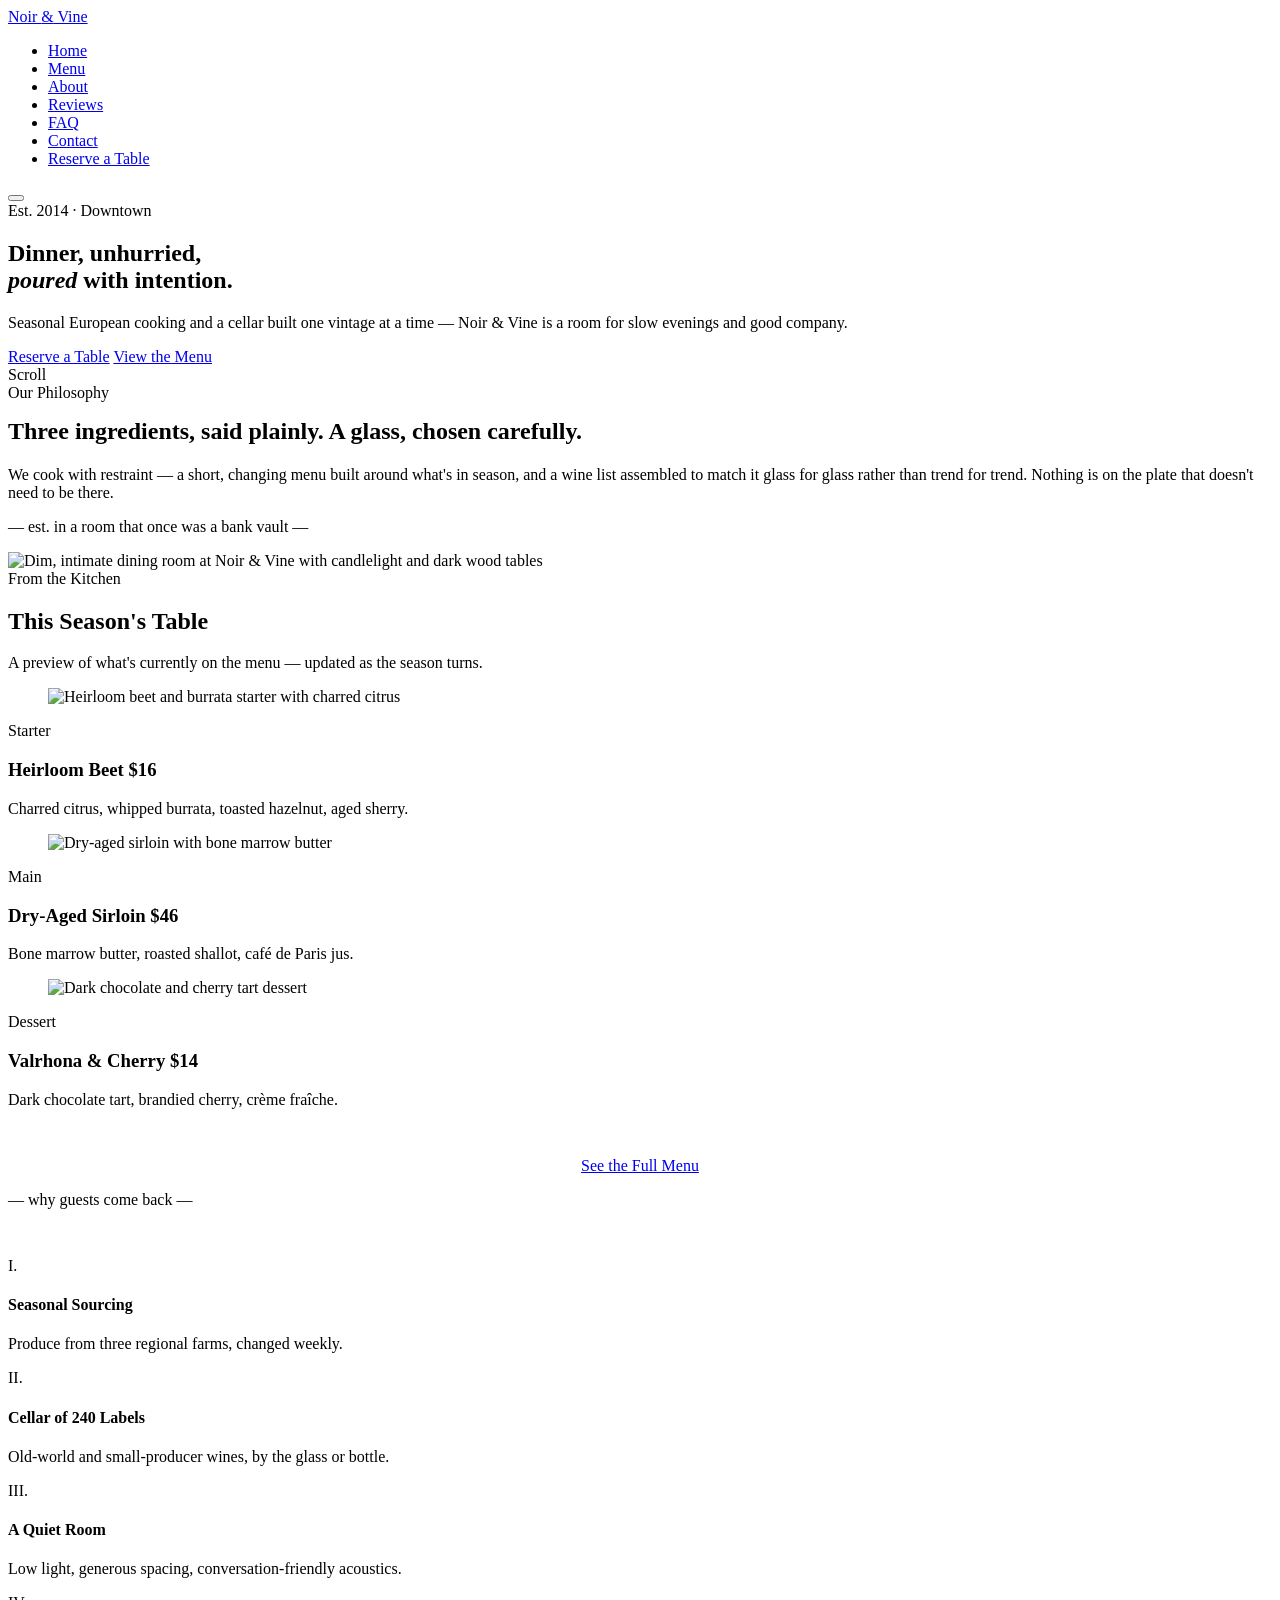
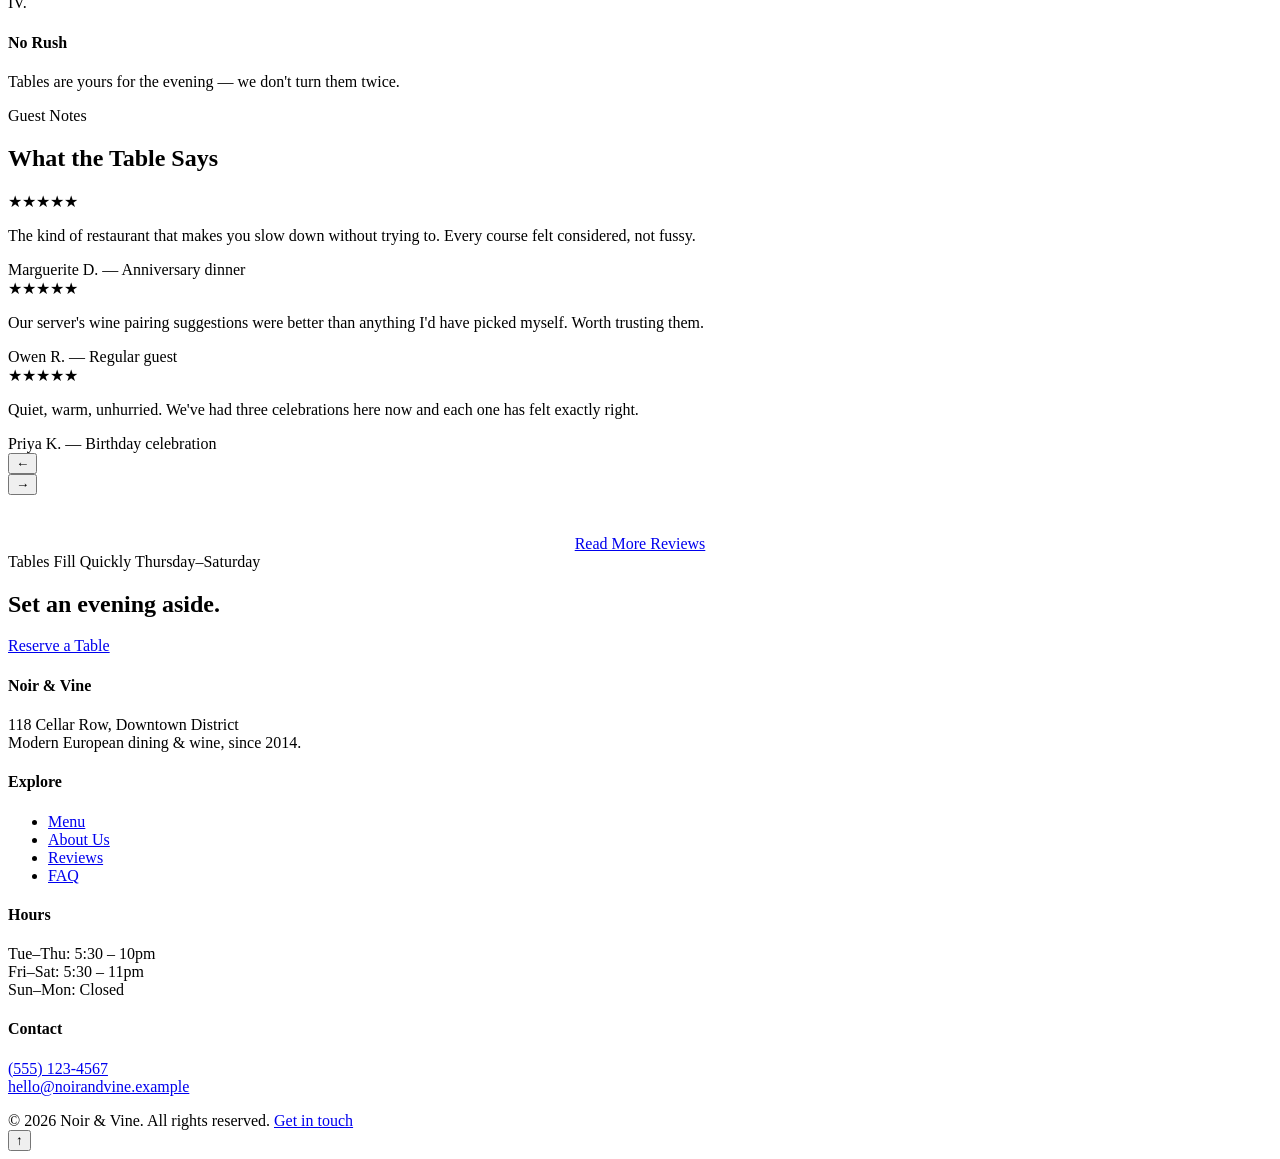
==== index.html @ 70245c9c "Add files via upload" ====
<!DOCTYPE html>
<html lang="en">
<head>
<meta charset="UTF-8">
<meta name="viewport" content="width=device-width, initial-scale=1.0">
<title>Noir & Vine — Modern European Dining & Wine</title>
<meta name="description" content="Noir & Vine is an evening-focused restaurant pairing seasonal European cooking with a considered wine list, in the heart of the city.">
<link rel="preconnect" href="https://fonts.googleapis.com">
<link rel="stylesheet" href="css/styles.css">
</head>
<body>

<header class="site-header">
  <div class="container nav-row">
    <a href="index.html" class="brand">Noir <span class="amp">&</span> Vine</a>
    <nav>
      <ul class="nav-links">
        <li><a href="index.html">Home</a></li>
        <li><a href="menu.html">Menu</a></li>
        <li><a href="about.html">About</a></li>
        <li><a href="reviews.html">Reviews</a></li>
        <li><a href="faq.html">FAQ</a></li>
        <li><a href="contact.html">Contact</a></li>
        <li><a href="contact.html#reserve" class="btn btn-solid">Reserve a Table</a></li>
      </ul>
    </nav>
    <button class="nav-toggle" aria-label="Toggle menu" aria-expanded="false">
      <span></span><span></span><span></span>
    </button>
  </div>
</header>

<!-- ============ HERO ============ -->
<section class="hero">
  <div class="hero-bg" style="background-image:url('https://images.unsplash.com/photo-1414235077428-338989a2e8c0?auto=format&fit=crop&w=1800&q=80');"></div>
  <div class="container hero-content">
    <span class="eyebrow">Est. 2014 · Downtown</span>
    <h1>Dinner, unhurried,<br><em>poured</em> with intention.</h1>
    <p class="lede">Seasonal European cooking and a cellar built one vintage at a time — Noir & Vine is a room for slow evenings and good company.</p>
    <div class="hero-actions">
      <a href="contact.html#reserve" class="btn btn-solid">Reserve a Table</a>
      <a href="menu.html" class="btn btn-ghost-ivory">View the Menu</a>
    </div>
  </div>
  <div class="scroll-cue"><span>Scroll</span><span class="line"></span></div>
</section>

<!-- ============ INTRO ============ -->
<section>
  <div class="container">
    <div class="intro-grid">
      <div class="reveal">
        <span class="eyebrow">Our Philosophy</span>
        <h2 style="margin-top:1rem;">Three ingredients, said plainly. A glass, chosen carefully.</h2>
        <p style="margin-top:1.3rem;">We cook with restraint — a short, changing menu built around what's in season, and a wine list assembled to match it glass for glass rather than trend for trend. Nothing is on the plate that doesn't need to be there.</p>
        <div class="signature-line">
          <div class="stitch"><span class="stitch-mark"></span></div>
          <p class="chapter-label">— est. in a room that once was a bank vault —</p>
        </div>
      </div>
      <img class="reveal" src="https://images.unsplash.com/photo-1552566626-52f8b828add9?auto=format&fit=crop&w=1000&q=80" alt="Dim, intimate dining room at Noir & Vine with candlelight and dark wood tables">
    </div>
  </div>
</section>

<!-- ============ FEATURED DISHES ============ -->
<section class="alt-bg">
  <div class="container">
    <div class="section-head reveal">
      <span class="eyebrow">From the Kitchen</span>
      <h2>This Season's Table</h2>
      <p>A preview of what's currently on the menu — updated as the season turns.</p>
    </div>
    <div class="card-grid">
      <article class="dish-card reveal">
        <figure><img src="https://images.unsplash.com/photo-1467003909585-2f8a72700288?auto=format&fit=crop&w=800&q=80" alt="Heirloom beet and burrata starter with charred citrus"></figure>
        <div class="body">
          <span class="dish-tag">Starter</span>
          <h3>Heirloom Beet <span class="price">$16</span></h3>
          <p>Charred citrus, whipped burrata, toasted hazelnut, aged sherry.</p>
        </div>
      </article>
      <article class="dish-card reveal">
        <figure><img src="https://images.unsplash.com/photo-1546833999-b9f581a1996d?auto=format&fit=crop&w=800&q=80" alt="Dry-aged sirloin with bone marrow butter"></figure>
        <div class="body">
          <span class="dish-tag">Main</span>
          <h3>Dry-Aged Sirloin <span class="price">$46</span></h3>
          <p>Bone marrow butter, roasted shallot, café de Paris jus.</p>
        </div>
      </article>
      <article class="dish-card reveal">
        <figure><img src="https://images.unsplash.com/photo-1551024506-0bccd828d307?auto=format&fit=crop&w=800&q=80" alt="Dark chocolate and cherry tart dessert"></figure>
        <div class="body">
          <span class="dish-tag">Dessert</span>
          <h3>Valrhona & Cherry <span class="price">$14</span></h3>
          <p>Dark chocolate tart, brandied cherry, crème fraîche.</p>
        </div>
      </article>
    </div>
    <div style="text-align:center; margin-top:3rem;">
      <a href="menu.html" class="btn">See the Full Menu</a>
    </div>
  </div>
</section>

<!-- ============ WHY US / VALUES STRIP ============ -->
<section>
  <div class="container">
    <div class="stitch reveal"><span class="stitch-mark"></span></div>
    <p class="chapter-label reveal">— why guests come back —</p>
    <div class="value-row" style="margin-top:3rem;">
      <div class="value-item reveal">
        <span class="num">I.</span>
        <h4>Seasonal Sourcing</h4>
        <p>Produce from three regional farms, changed weekly.</p>
      </div>
      <div class="value-item reveal">
        <span class="num">II.</span>
        <h4>Cellar of 240 Labels</h4>
        <p>Old-world and small-producer wines, by the glass or bottle.</p>
      </div>
      <div class="value-item reveal">
        <span class="num">III.</span>
        <h4>A Quiet Room</h4>
        <p>Low light, generous spacing, conversation-friendly acoustics.</p>
      </div>
      <div class="value-item reveal">
        <span class="num">IV.</span>
        <h4>No Rush</h4>
        <p>Tables are yours for the evening — we don't turn them twice.</p>
      </div>
    </div>
  </div>
</section>

<!-- ============ REVIEW PREVIEW ============ -->
<section class="alt-bg">
  <div class="container">
    <div class="section-head reveal">
      <span class="eyebrow">Guest Notes</span>
      <h2>What the Table Says</h2>
    </div>
    <div class="review-slider reveal">
      <div class="review-slide active">
        <div class="stars">★★★★★</div>
        <p class="review-quote">The kind of restaurant that makes you slow down without trying to. Every course felt considered, not fussy.</p>
        <div class="review-author">Marguerite D. <span>— Anniversary dinner</span></div>
      </div>
      <div class="review-slide">
        <div class="stars">★★★★★</div>
        <p class="review-quote">Our server's wine pairing suggestions were better than anything I'd have picked myself. Worth trusting them.</p>
        <div class="review-author">Owen R. <span>— Regular guest</span></div>
      </div>
      <div class="review-slide">
        <div class="stars">★★★★★</div>
        <p class="review-quote">Quiet, warm, unhurried. We've had three celebrations here now and each one has felt exactly right.</p>
        <div class="review-author">Priya K. <span>— Birthday celebration</span></div>
      </div>
      <div class="slider-controls">
        <button class="slider-arrow prev" aria-label="Previous review">←</button>
        <div class="slider-dots"></div>
        <button class="slider-arrow next" aria-label="Next review">→</button>
      </div>
    </div>
    <div style="text-align:center; margin-top:2.5rem;">
      <a href="reviews.html" class="btn">Read More Reviews</a>
    </div>
  </div>
</section>

<!-- ============ RESERVATION CTA ============ -->
<section class="cta-band">
  <div class="container">
    <span class="eyebrow">Tables Fill Quickly Thursday–Saturday</span>
    <h2>Set an evening aside.</h2>
    <a href="contact.html#reserve" class="btn btn-solid">Reserve a Table</a>
  </div>
</section>

<footer>
  <div class="container">
    <div class="footer-grid">
      <div>
        <h4>Noir & Vine</h4>
        <p>118 Cellar Row, Downtown District<br>Modern European dining & wine, since 2014.</p>
      </div>
      <div>
        <h4>Explore</h4>
        <ul>
          <li><a href="menu.html">Menu</a></li>
          <li><a href="about.html">About Us</a></li>
          <li><a href="reviews.html">Reviews</a></li>
          <li><a href="faq.html">FAQ</a></li>
        </ul>
      </div>
      <div>
        <h4>Hours</h4>
        <p>Tue–Thu: 5:30 – 10pm<br>Fri–Sat: 5:30 – 11pm<br>Sun–Mon: Closed</p>
      </div>
      <div>
        <h4>Contact</h4>
        <p><a href="tel:+15551234567">(555) 123-4567</a><br><a href="mailto:hello@noirandvine.example">hello@noirandvine.example</a></p>
      </div>
    </div>
    <div class="footer-bottom">
      <span>© 2026 Noir & Vine. All rights reserved.</span>
      <span><a href="contact.html">Get in touch</a></span>
    </div>
  </div>
</footer>

<button class="to-top" aria-label="Back to top">↑</button>
<script src="js/script.js"></script>
</body>
</html>
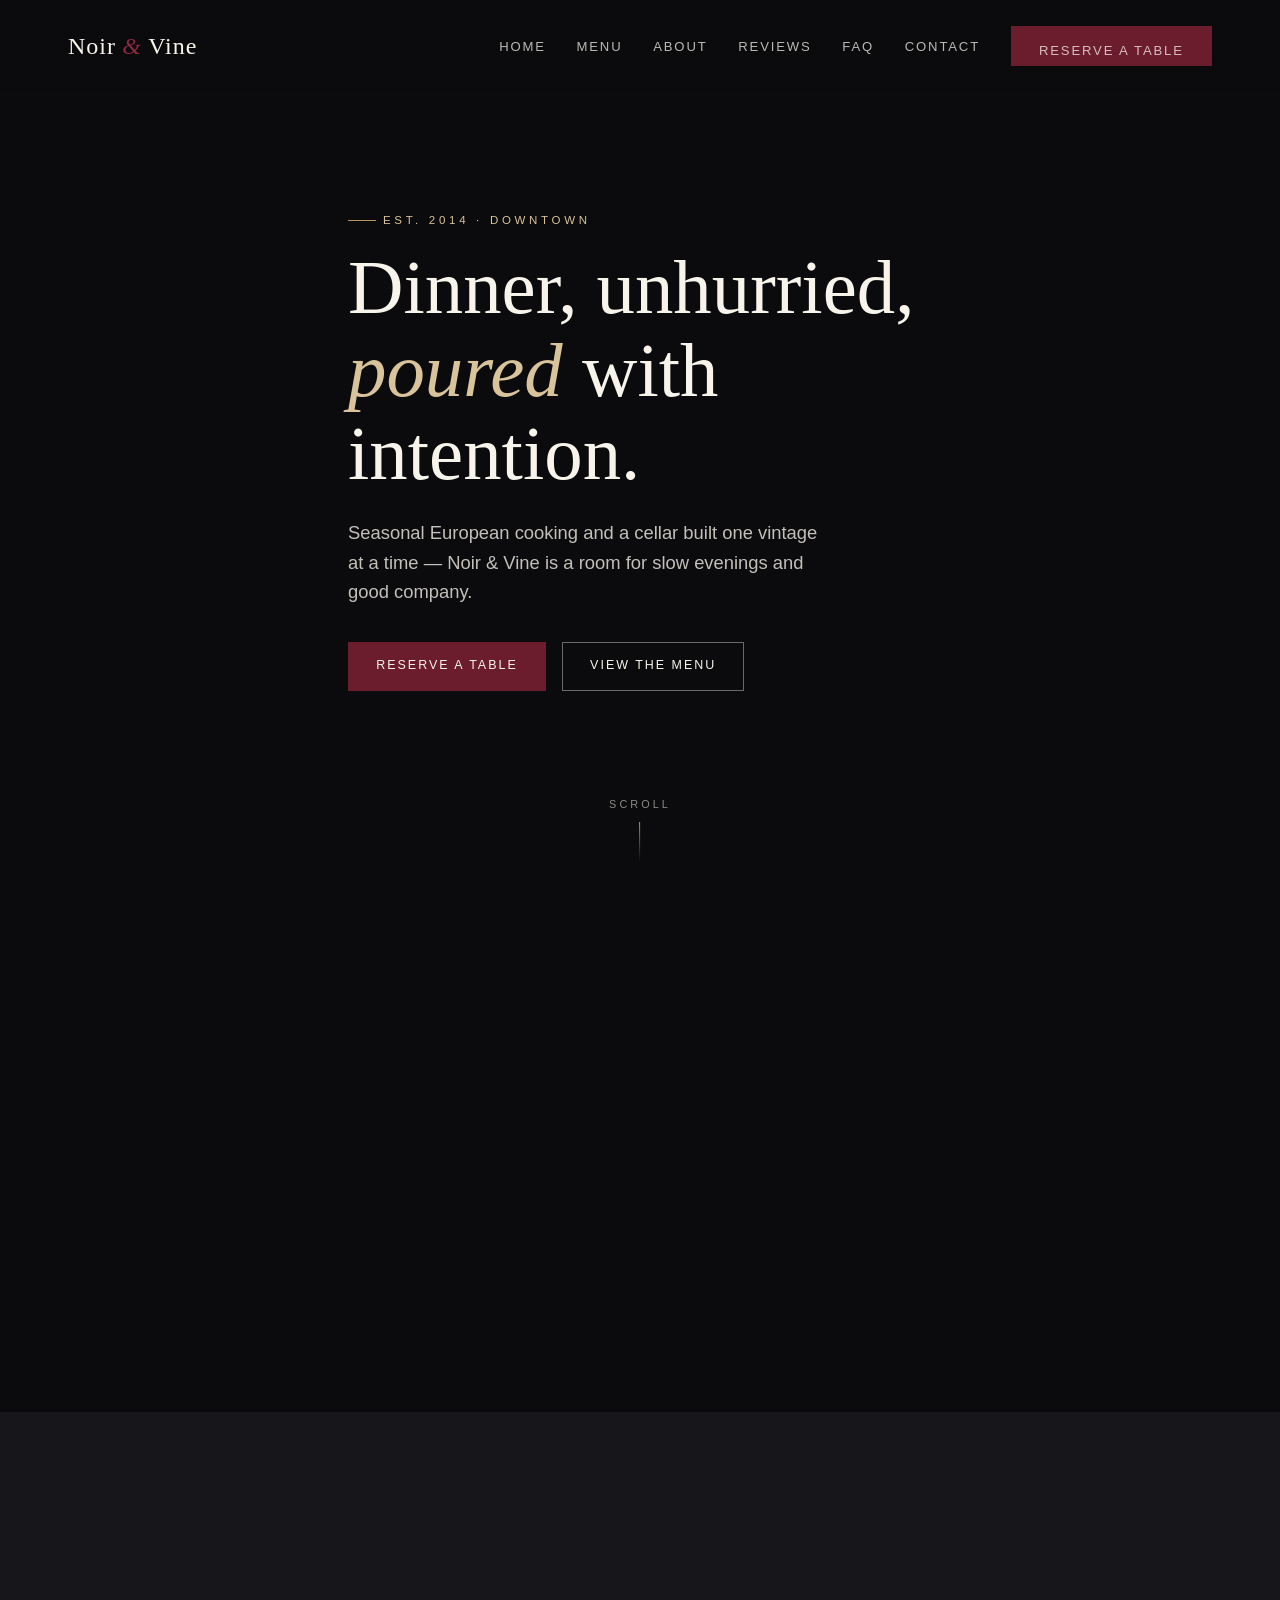
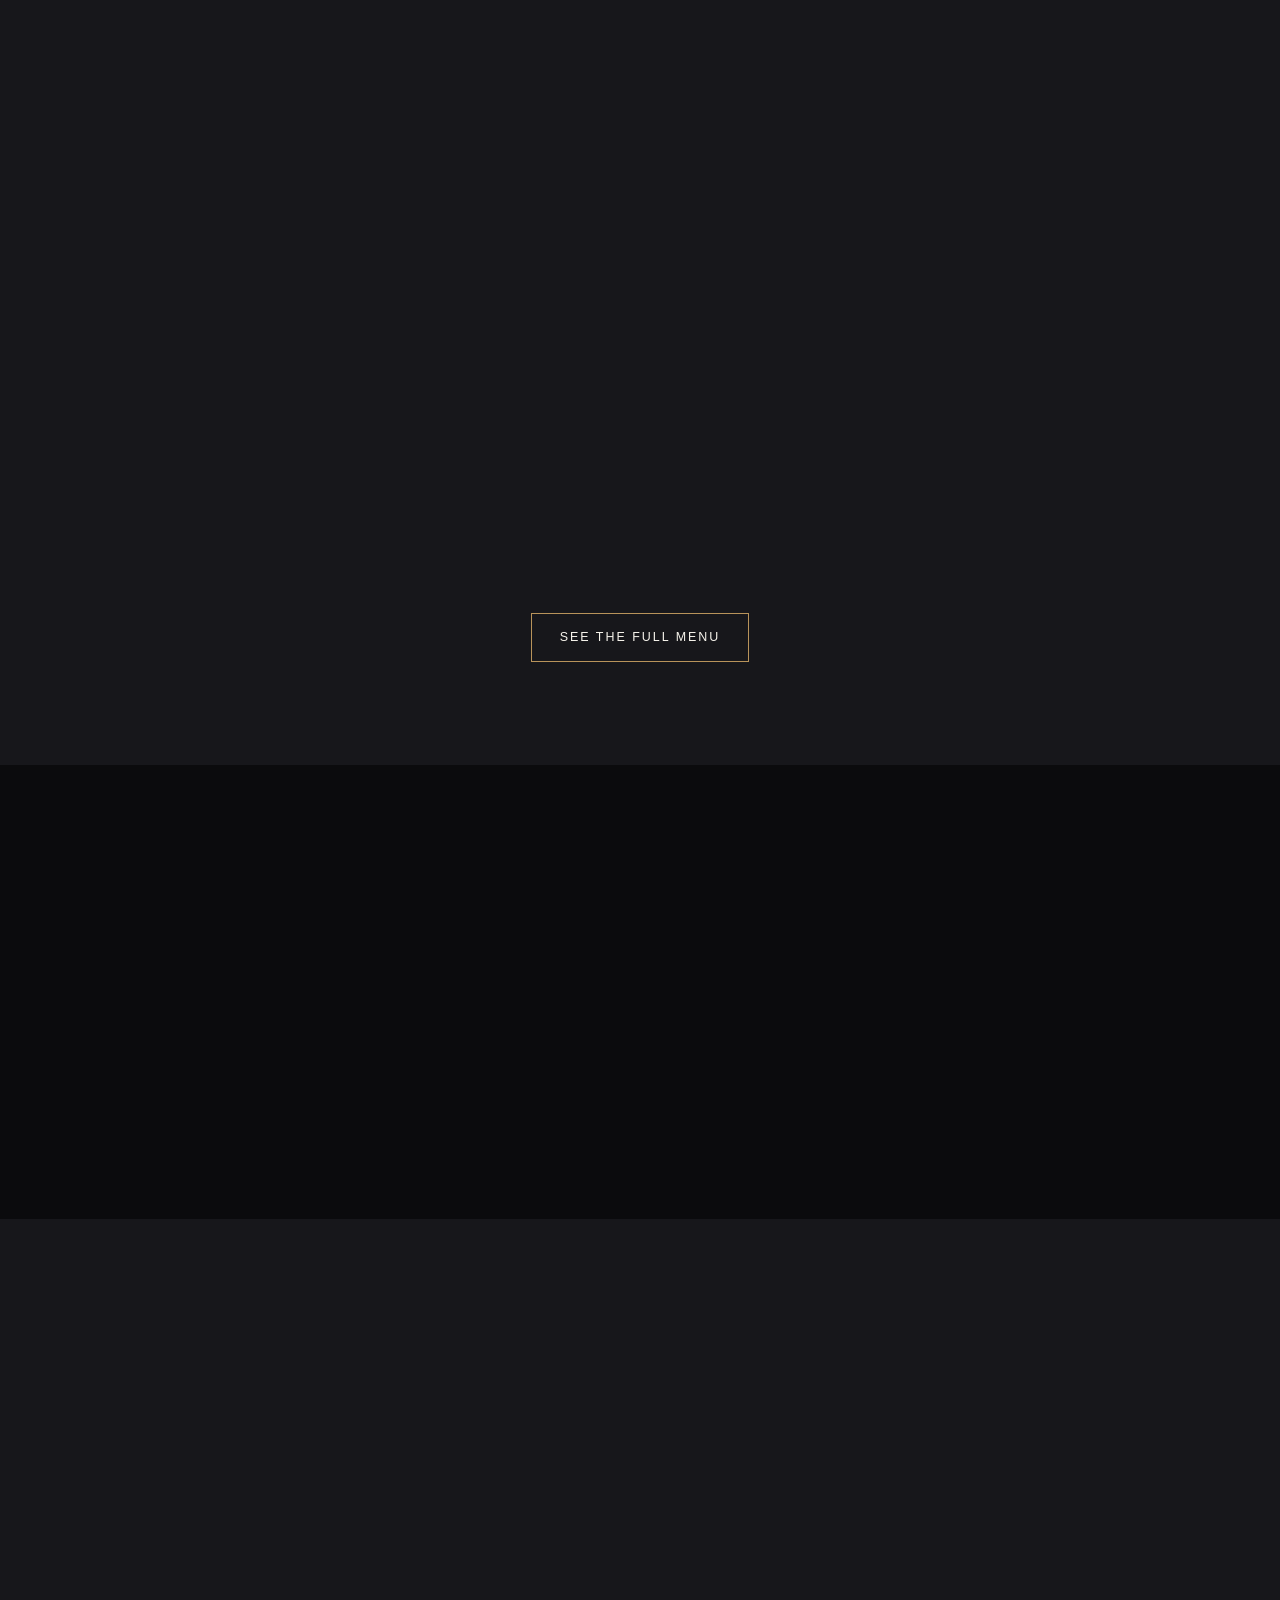
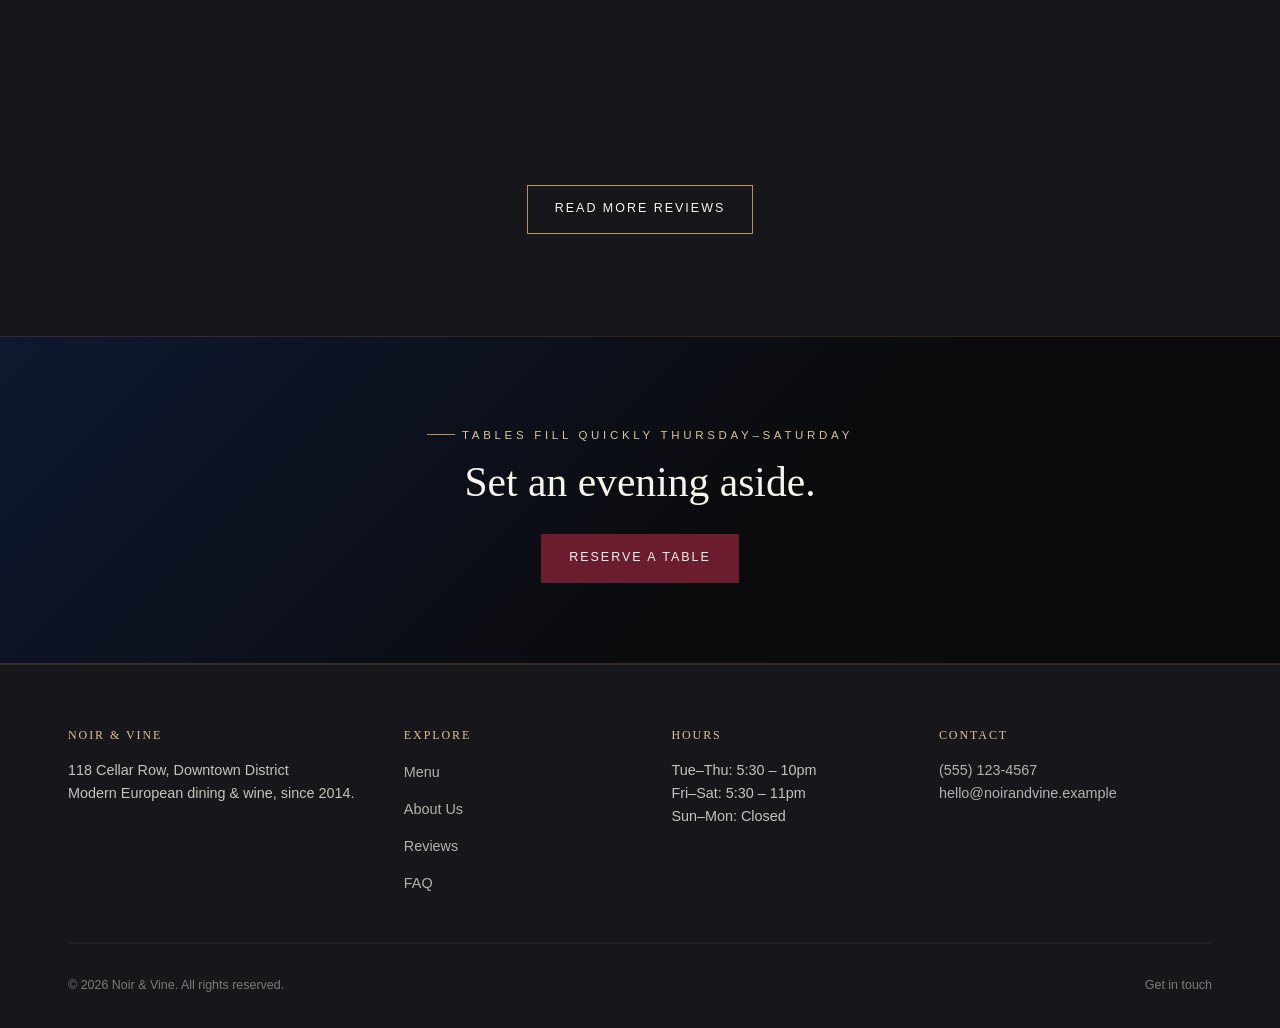
==== commit f139da07: "Update index.html" ====
--- a/index.html
+++ b/index.html
@@ -6,7 +6,7 @@
 <title>Noir & Vine — Modern European Dining & Wine</title>
 <meta name="description" content="Noir & Vine is an evening-focused restaurant pairing seasonal European cooking with a considered wine list, in the heart of the city.">
 <link rel="preconnect" href="https://fonts.googleapis.com">
-<link rel="stylesheet" href="css/styles.css">
+<link rel="stylesheet" href="styles.css">
 </head>
 <body>
 
--- a/styles.css
+++ b/styles.css
@@ -0,0 +1,748 @@
+/* ==========================================================================
+   NOIR & VINE — Design System
+   Palette: ink black, ivory, deep navy, emerald, wine red, muted brass gold
+   Display type: Cormorant Garamond (editorial serif)
+   Body type:    Jost (clean geometric sans)
+   ========================================================================== */
+
+@import url('https://fonts.googleapis.com/css2?family=Cormorant+Garamond:ital,wght@0,300;0,400;0,500;0,600;1,400;1,500&family=Jost:wght@300;400;500;600&display=swap');
+
+:root{
+  --ink:        #0B0B0D;
+  --ink-soft:   #17171B;
+  --ivory:      #F7F4EC;
+  --ivory-dim:  #EAE5D8;
+  --navy:       #17264D;
+  --navy-deep:  #0E1830;
+  --emerald:    #1B4D3E;
+  --emerald-lt: #276B57;
+  --wine:       #6B1D2E;
+  --wine-lt:    #8A2A3F;
+  --gold:       #B8935A;
+  --gold-soft:  #D8C39A;
+
+  --font-display: 'Cormorant Garamond', Georgia, serif;
+  --font-body: 'Jost', 'Helvetica Neue', Arial, sans-serif;
+
+  --container: 1240px;
+  --gap-section: clamp(4rem, 8vw, 8rem);
+  --radius: 2px;
+
+  --ease: cubic-bezier(.16,.84,.44,1);
+}
+
+*, *::before, *::after{ box-sizing: border-box; }
+html{ scroll-behavior: smooth; }
+@media (prefers-reduced-motion: reduce){
+  html{ scroll-behavior: auto; }
+  *, *::before, *::after{ animation-duration: 0.001ms !important; animation-iteration-count: 1 !important; transition-duration: 0.001ms !important; scroll-behavior: auto !important; }
+}
+
+body{
+  margin:0;
+  background: var(--ink);
+  color: var(--ivory);
+  font-family: var(--font-body);
+  font-weight: 300;
+  line-height: 1.6;
+  -webkit-font-smoothing: antialiased;
+  overflow-x: hidden;
+}
+
+img{ max-width:100%; display:block; }
+a{ color: inherit; text-decoration: none; }
+button{ font-family: inherit; cursor: pointer; }
+input, textarea, select{ font-family: inherit; }
+
+:focus-visible{
+  outline: 2px solid var(--gold);
+  outline-offset: 3px;
+}
+
+.container{
+  max-width: var(--container);
+  margin: 0 auto;
+  padding: 0 clamp(1.25rem, 4vw, 3rem);
+}
+
+h1,h2,h3,h4{
+  font-family: var(--font-display);
+  font-weight: 500;
+  line-height: 1.08;
+  margin: 0;
+  color: var(--ivory);
+}
+
+.eyebrow{
+  font-family: var(--font-body);
+  font-size: 0.72rem;
+  letter-spacing: 0.32em;
+  text-transform: uppercase;
+  color: var(--gold-soft);
+  font-weight: 500;
+  display:inline-flex;
+  align-items:center;
+  gap:.6em;
+}
+.eyebrow::before{
+  content:"";
+  width: 28px; height:1px;
+  background: var(--gold);
+  display:inline-block;
+}
+
+p{ color: rgba(247,244,236,0.78); }
+
+.italic{ font-style: italic; }
+
+/* ---------- Signature element: The Stitch Line ----------
+   A dashed gold divider with small diamond "stitches", echoing the
+   embroidered edge of fine table linen. Used consistently as the
+   section-break device across the whole site instead of numbering. */
+.stitch{
+  display:flex;
+  align-items:center;
+  justify-content:center;
+  gap: 14px;
+  margin: 0 auto;
+  width: 100%;
+  max-width: 420px;
+  color: var(--gold);
+}
+.stitch::before, .stitch::after{
+  content:"";
+  flex:1;
+  height:0;
+  border-top: 1px dashed rgba(184,147,90,0.55);
+}
+.stitch-mark{
+  width:7px; height:7px;
+  background: var(--gold);
+  transform: rotate(45deg);
+  flex-shrink:0;
+}
+.chapter-label{
+  font-family: var(--font-display);
+  font-style: italic;
+  font-size: 1.05rem;
+  color: var(--gold-soft);
+  text-align:center;
+  margin: 0.9rem 0 0;
+  letter-spacing: 0.02em;
+}
+
+/* ================= HEADER / NAV ================= */
+.site-header{
+  position: fixed;
+  top:0; left:0; right:0;
+  z-index: 500;
+  padding: 1.6rem 0;
+  transition: padding .4s var(--ease), background .4s var(--ease), box-shadow .4s var(--ease);
+  background: linear-gradient(to bottom, rgba(11,11,13,0.85), transparent);
+}
+.site-header.scrolled{
+  padding: 0.9rem 0;
+  background: rgba(11,11,13,0.92);
+  backdrop-filter: blur(10px);
+  box-shadow: 0 1px 0 rgba(184,147,90,0.18);
+}
+.nav-row{
+  display:flex;
+  align-items:center;
+  justify-content:space-between;
+  gap: 2rem;
+}
+.brand{
+  font-family: var(--font-display);
+  font-size: 1.5rem;
+  letter-spacing: 0.04em;
+  display:flex;
+  align-items:baseline;
+  gap:.4rem;
+}
+.brand .amp{ color: var(--wine-lt); font-style:italic; }
+
+.nav-links{
+  display:flex;
+  align-items:center;
+  gap: clamp(1rem, 2.4vw, 2.4rem);
+  list-style:none;
+  margin:0; padding:0;
+}
+.nav-links a{
+  font-size: 0.82rem;
+  letter-spacing: 0.14em;
+  text-transform: uppercase;
+  color: rgba(247,244,236,0.75);
+  position:relative;
+  padding-bottom: 4px;
+  transition: color .3s;
+}
+.nav-links a::after{
+  content:"";
+  position:absolute; left:0; bottom:0;
+  width:0; height:1px;
+  background: var(--gold);
+  transition: width .35s var(--ease);
+}
+.nav-links a:hover, .nav-links a:focus-visible{ color: var(--ivory); }
+.nav-links a:hover::after, .nav-links a:focus-visible::after{ width:100%; }
+.nav-links a.active{ color: var(--gold-soft); }
+.nav-links a.active::after{ width:100%; }
+
+.btn{
+  display:inline-flex;
+  align-items:center;
+  gap:.5rem;
+  padding: 0.85rem 1.7rem;
+  font-size: 0.78rem;
+  letter-spacing: 0.16em;
+  text-transform: uppercase;
+  border: 1px solid var(--gold);
+  color: var(--ivory);
+  background: transparent;
+  transition: background .35s var(--ease), color .35s var(--ease), border-color .35s var(--ease);
+}
+.btn:hover, .btn:focus-visible{ background: var(--gold); color: var(--ink); }
+.btn-solid{
+  background: var(--wine);
+  border-color: var(--wine);
+}
+.btn-solid:hover{ background: var(--wine-lt); border-color: var(--wine-lt); color: var(--ivory); }
+.btn-ghost-ivory{ border-color: rgba(247,244,236,0.4); }
+
+.nav-toggle{
+  display:none;
+  flex-direction:column;
+  gap:5px;
+  background:none; border:none;
+  padding: 8px;
+}
+.nav-toggle span{
+  width: 24px; height:1px;
+  background: var(--ivory);
+  transition: transform .3s, opacity .3s;
+}
+
+/* ================= HERO ================= */
+.hero{
+  min-height: 100vh;
+  position:relative;
+  display:flex;
+  align-items:center;
+  padding-top: 6rem;
+}
+.hero-bg{
+  position:absolute; inset:0;
+  background-size: cover;
+  background-position: center;
+  z-index:0;
+}
+.hero-bg::after{
+  content:"";
+  position:absolute; inset:0;
+  background:
+    linear-gradient(180deg, rgba(11,11,13,0.55) 0%, rgba(11,11,13,0.72) 55%, var(--ink) 100%),
+    linear-gradient(90deg, rgba(11,11,13,0.9) 0%, rgba(11,11,13,0.35) 55%, rgba(11,11,13,0.75) 100%);
+}
+.hero-content{
+  position:relative; z-index:2;
+  max-width: 680px;
+}
+.hero h1{
+  font-size: clamp(2.8rem, 6vw, 5rem);
+  margin: 1.1rem 0 1.4rem;
+}
+.hero h1 em{
+  font-style: italic;
+  color: var(--gold-soft);
+}
+.hero p.lede{
+  font-size: 1.15rem;
+  max-width: 46ch;
+  margin-bottom: 2.2rem;
+}
+.hero-actions{ display:flex; gap:1rem; flex-wrap:wrap; }
+
+.scroll-cue{
+  position:absolute;
+  bottom: 2.4rem; left: 50%;
+  transform: translateX(-50%);
+  z-index:2;
+  display:flex; flex-direction:column; align-items:center; gap:.5rem;
+  font-size:.68rem; letter-spacing:.28em; text-transform:uppercase;
+  color: rgba(247,244,236,0.55);
+}
+.scroll-cue .line{
+  width:1px; height: 40px;
+  background: linear-gradient(var(--gold), transparent);
+  animation: pulse-line 2.2s ease-in-out infinite;
+}
+@keyframes pulse-line{
+  0%,100%{ transform: scaleY(1); opacity:.6;}
+  50%{ transform: scaleY(1.3); opacity:1;}
+}
+
+/* ================= SECTIONS ================= */
+section{ padding: var(--gap-section) 0; position:relative; }
+.section-head{
+  text-align:center;
+  max-width: 640px;
+  margin: 0 auto clamp(2.5rem, 5vw, 4rem);
+}
+.section-head h2{ font-size: clamp(2rem, 4vw, 3rem); margin-top: .9rem; }
+.section-head p{ margin-top: 1rem; font-size: 1.05rem; }
+
+.alt-bg{ background: var(--ink-soft); }
+
+/* reveal-on-scroll */
+.reveal{
+  opacity: 0;
+  transform: translateY(28px);
+  transition: opacity .8s var(--ease), transform .8s var(--ease);
+}
+.reveal.is-visible{ opacity:1; transform:none; }
+
+/* ================= HOME: intro strip ================= */
+.intro-grid{
+  display:grid;
+  grid-template-columns: 1.1fr 0.9fr;
+  gap: clamp(2rem, 5vw, 5rem);
+  align-items:center;
+}
+.intro-grid img{
+  filter: grayscale(15%) saturate(1.05);
+  border: 1px solid rgba(184,147,90,0.25);
+}
+.intro-grid h2{ font-size: clamp(1.9rem, 3.6vw, 2.7rem); }
+.intro-grid .signature-line{ margin-top: 1.6rem; }
+
+@media (max-width: 860px){
+  .intro-grid{ grid-template-columns: 1fr; }
+}
+
+/* ================= CARDS: dish / value / team ================= */
+.card-grid{
+  display:grid;
+  grid-template-columns: repeat(3, 1fr);
+  gap: 2rem;
+}
+@media (max-width: 900px){ .card-grid{ grid-template-columns: 1fr 1fr; } }
+@media (max-width: 620px){ .card-grid{ grid-template-columns: 1fr; } }
+
+.dish-card{
+  background: var(--ink-soft);
+  border: 1px solid rgba(184,147,90,0.16);
+  overflow:hidden;
+  transition: transform .45s var(--ease), border-color .45s;
+}
+.dish-card:hover{ transform: translateY(-6px); border-color: rgba(184,147,90,0.5); }
+.dish-card figure{ margin:0; aspect-ratio: 4/3; overflow:hidden; }
+.dish-card img{ width:100%; height:100%; object-fit:cover; transition: transform .7s var(--ease); }
+.dish-card:hover img{ transform: scale(1.06); }
+.dish-card .body{ padding: 1.4rem 1.5rem 1.6rem; }
+.dish-card h3{ font-size: 1.35rem; display:flex; justify-content:space-between; gap:1rem; align-items:baseline; }
+.dish-card .price{ font-family: var(--font-body); font-size: .85rem; color: var(--gold-soft); white-space:nowrap; }
+.dish-card p{ font-size: .92rem; margin-top:.5rem; }
+.dish-tag{
+  display:inline-block;
+  font-size: .65rem;
+  letter-spacing:.14em;
+  text-transform:uppercase;
+  color: var(--emerald-lt);
+  border: 1px solid var(--emerald-lt);
+  padding: .2rem .55rem;
+  margin-bottom: .7rem;
+}
+
+/* ================= MENU PAGE ================= */
+.menu-hero{
+  padding: 9rem 0 3rem;
+  text-align:center;
+  background: radial-gradient(ellipse at top, var(--navy-deep) 0%, var(--ink) 65%);
+}
+.filter-bar{
+  display:flex; flex-wrap:wrap;
+  justify-content:center;
+  gap: .7rem;
+  margin: 2.2rem 0 0;
+}
+.filter-btn{
+  background:none;
+  border: 1px solid rgba(247,244,236,0.25);
+  color: rgba(247,244,236,0.75);
+  padding: .6rem 1.3rem;
+  font-size: .74rem;
+  letter-spacing:.14em;
+  text-transform:uppercase;
+  transition: all .3s;
+}
+.filter-btn:hover{ border-color: var(--gold); color: var(--ivory); }
+.filter-btn.active{ background: var(--gold); border-color: var(--gold); color: var(--ink); }
+
+.menu-course{ margin-bottom: 4.5rem; }
+.menu-course-title{
+  text-align:center;
+  margin-bottom: 2.5rem;
+}
+.menu-list{
+  display:grid;
+  grid-template-columns: 1fr 1fr;
+  gap: 2rem 3.5rem;
+  max-width: 980px;
+  margin: 0 auto;
+}
+@media (max-width: 760px){ .menu-list{ grid-template-columns: 1fr; } }
+
+.menu-item{
+  display:none;
+  padding-bottom: 1.1rem;
+  border-bottom: 1px dotted rgba(184,147,90,0.3);
+}
+.menu-item.show{ display:block; animation: fadeIn .5s var(--ease); }
+@keyframes fadeIn{ from{ opacity:0; transform: translateY(6px);} to{opacity:1; transform:none;} }
+.menu-item-row{
+  display:flex;
+  justify-content:space-between;
+  align-items:baseline;
+  gap: 1rem;
+}
+.menu-item-row h4{ font-size: 1.28rem; font-weight:500; }
+.menu-item-row .price{ font-family: var(--font-body); color: var(--gold-soft); font-size: .95rem; white-space:nowrap; }
+.menu-item p{ font-size: .9rem; margin-top: .35rem; margin-bottom:0; }
+.dietary-tags{ display:flex; gap:.4rem; margin-top:.5rem; }
+.dietary-tags span{
+  font-size:.62rem; letter-spacing:.08em; text-transform:uppercase;
+  color: var(--emerald-lt); border:1px solid rgba(39,107,87,.5); padding:.15rem .4rem;
+}
+
+.wine-note{
+  max-width: 720px;
+  margin: 0 auto;
+  text-align:center;
+  padding: 2.2rem 2rem;
+  border: 1px solid rgba(107,29,46,0.5);
+  background: linear-gradient(180deg, rgba(107,29,46,0.12), transparent);
+}
+
+/* ================= ABOUT PAGE ================= */
+.story-grid{
+  display:grid;
+  grid-template-columns: 0.9fr 1.1fr;
+  gap: clamp(2rem, 5vw, 5rem);
+  align-items:center;
+}
+@media (max-width: 860px){ .story-grid{ grid-template-columns: 1fr; } }
+.story-grid img{ border:1px solid rgba(184,147,90,.25); }
+
+.timeline{
+  max-width: 760px;
+  margin: 0 auto;
+}
+.timeline-item{
+  display:grid;
+  grid-template-columns: 100px 1fr;
+  gap: 1.6rem;
+  padding: 1.6rem 0;
+  border-bottom: 1px solid rgba(184,147,90,0.14);
+}
+.timeline-item:last-child{ border-bottom:none; }
+.timeline-year{
+  font-family: var(--font-display);
+  font-style: italic;
+  font-size: 1.3rem;
+  color: var(--gold-soft);
+}
+.timeline-item h4{ font-size: 1.2rem; margin-bottom:.3rem; }
+.timeline-item p{ margin:0; font-size: .92rem; }
+
+.team-grid{
+  display:grid;
+  grid-template-columns: repeat(3, 1fr);
+  gap: 2rem;
+}
+@media (max-width: 860px){ .team-grid{ grid-template-columns: 1fr 1fr; } }
+@media (max-width: 560px){ .team-grid{ grid-template-columns: 1fr; } }
+.team-card figure{ aspect-ratio: 3/4; overflow:hidden; margin-bottom: 1rem; border:1px solid rgba(184,147,90,.2); }
+.team-card img{ width:100%; height:100%; object-fit:cover; filter: grayscale(35%); transition: filter .5s; }
+.team-card:hover img{ filter: grayscale(0%); }
+.team-card h4{ font-size:1.2rem; }
+.team-card .role{ font-size:.75rem; letter-spacing:.14em; text-transform:uppercase; color:var(--gold-soft); margin: .3rem 0 .6rem; }
+.team-card p{ font-size:.88rem; }
+
+.value-row{
+  display:grid;
+  grid-template-columns: repeat(4,1fr);
+  gap: 1.8rem;
+  text-align:center;
+}
+@media (max-width: 860px){ .value-row{ grid-template-columns: 1fr 1fr; } }
+.value-item .num{
+  font-family: var(--font-display);
+  font-style: italic;
+  font-size: 2.2rem;
+  color: var(--wine-lt);
+  display:block;
+  margin-bottom:.5rem;
+}
+.value-item h4{ font-size: 1.05rem; margin-bottom:.5rem; }
+.value-item p{ font-size: .85rem; }
+
+/* ================= REVIEWS ================= */
+.review-slider{
+  max-width: 780px;
+  margin: 0 auto;
+  position:relative;
+  text-align:center;
+  min-height: 260px;
+}
+.review-slide{
+  display:none;
+  animation: fadeIn .6s var(--ease);
+}
+.review-slide.active{ display:block; }
+.stars{ color: var(--gold); letter-spacing:.3em; font-size:1.1rem; margin-bottom:1.2rem; }
+.review-quote{
+  font-family: var(--font-display);
+  font-style: italic;
+  font-size: clamp(1.3rem, 2.6vw, 1.8rem);
+  line-height:1.5;
+  color: var(--ivory);
+  margin-bottom: 1.6rem;
+}
+.review-author{ font-size:.8rem; letter-spacing:.12em; text-transform:uppercase; color: var(--gold-soft); }
+.review-author span{ color: rgba(247,244,236,0.5); text-transform:none; letter-spacing:normal; }
+
+.slider-controls{
+  display:flex; align-items:center; justify-content:center;
+  gap: 1.6rem; margin-top: 2.2rem;
+}
+.slider-arrow{
+  background:none; border:1px solid rgba(184,147,90,.4);
+  color: var(--ivory); width:42px; height:42px;
+  display:flex; align-items:center; justify-content:center;
+  transition: all .3s;
+  font-size: 1.1rem;
+}
+.slider-arrow:hover{ background: var(--gold); color: var(--ink); }
+.slider-dots{ display:flex; gap:.5rem; }
+.slider-dots button{
+  width:7px; height:7px; border-radius:50%;
+  background: rgba(247,244,236,0.25); border:none;
+}
+.slider-dots button.active{ background: var(--gold); }
+
+.review-grid{
+  display:grid;
+  grid-template-columns: repeat(3,1fr);
+  gap: 1.8rem;
+  margin-top: 3.5rem;
+}
+@media (max-width: 900px){ .review-grid{ grid-template-columns: 1fr 1fr; } }
+@media (max-width: 620px){ .review-grid{ grid-template-columns: 1fr; } }
+.review-card{
+  background: var(--ink-soft);
+  border: 1px solid rgba(184,147,90,0.16);
+  padding: 1.8rem;
+}
+.review-card .stars{ font-size: .85rem; margin-bottom: .8rem; }
+.review-card p{ font-size: .92rem; }
+.review-card .review-author{ margin-top: 1rem; }
+
+/* ================= FAQ ================= */
+.faq-list{ max-width: 800px; margin: 0 auto; }
+.faq-item{
+  border-bottom: 1px solid rgba(184,147,90,0.2);
+}
+.faq-q{
+  width:100%;
+  background:none; border:none;
+  display:flex; align-items:center; justify-content:space-between;
+  gap: 1.5rem;
+  padding: 1.5rem 0;
+  text-align:left;
+  color: var(--ivory);
+  font-family: var(--font-display);
+  font-size: 1.25rem;
+}
+.faq-q .icon{
+  flex-shrink:0;
+  width: 22px; height:22px;
+  position:relative;
+}
+.faq-q .icon::before, .faq-q .icon::after{
+  content:"";
+  position:absolute; background: var(--gold);
+  transition: transform .35s var(--ease);
+}
+.faq-q .icon::before{ top:50%; left:0; width:100%; height:1px; transform: translateY(-50%); }
+.faq-q .icon::after{ left:50%; top:0; height:100%; width:1px; transform: translateX(-50%); }
+.faq-item.open .icon::after{ transform: translateX(-50%) scaleY(0); }
+.faq-answer{
+  max-height:0;
+  overflow:hidden;
+  transition: max-height .45s var(--ease);
+}
+.faq-answer p{ padding: 0 0 1.6rem; margin:0; font-size: .95rem; max-width: 68ch; }
+.faq-category-label{ margin: 3rem 0 .5rem; }
+.faq-category-label:first-child{ margin-top:0; }
+
+/* ================= CONTACT ================= */
+.contact-grid{
+  display:grid;
+  grid-template-columns: 1fr 1fr;
+  gap: clamp(2rem, 5vw, 5rem);
+  align-items:start;
+}
+@media (max-width: 900px){ .contact-grid{ grid-template-columns: 1fr; } }
+
+.info-block{ margin-bottom: 2rem; }
+.info-block h4{
+  font-size: .78rem; letter-spacing:.16em; text-transform:uppercase;
+  color: var(--gold-soft); margin-bottom: .7rem;
+}
+.info-block p{ margin:0; font-size: 1rem; }
+.info-block a:hover{ color: var(--gold-soft); }
+
+.map-frame{
+  aspect-ratio: 4/3;
+  border: 1px solid rgba(184,147,90,.25);
+  background: var(--ink-soft);
+  display:flex; align-items:center; justify-content:center;
+  margin-top: 1.5rem;
+  position:relative;
+  overflow:hidden;
+}
+
+.form-group{ margin-bottom: 1.5rem; }
+.form-group label{
+  display:block; font-size:.72rem; letter-spacing:.14em; text-transform:uppercase;
+  color: rgba(247,244,236,.6); margin-bottom:.6rem;
+}
+.form-group input, .form-group textarea, .form-group select{
+  width:100%;
+  background: transparent;
+  border: none;
+  border-bottom: 1px solid rgba(247,244,236,0.3);
+  color: var(--ivory);
+  padding: .7rem 0.2rem;
+  font-size: 1rem;
+  transition: border-color .3s;
+}
+.form-group select option{ background: var(--ink-soft); color: var(--ivory); }
+.form-group input:focus, .form-group textarea:focus, .form-group select:focus{
+  border-color: var(--gold);
+  outline: none;
+}
+.form-group textarea{ resize: vertical; min-height: 110px; }
+.form-row{ display:grid; grid-template-columns:1fr 1fr; gap: 1.5rem; }
+@media (max-width:560px){ .form-row{ grid-template-columns:1fr; } }
+.field-error{
+  font-size:.75rem; color: var(--wine-lt); margin-top:.4rem; min-height: 1em; display:block;
+}
+.form-note{
+  font-size: .8rem; color: rgba(247,244,236,.5); margin-top: 1rem;
+}
+.form-status{
+  padding: 1rem 1.2rem;
+  border: 1px solid var(--emerald-lt);
+  color: var(--emerald-lt);
+  font-size: .9rem;
+  margin-top: 1.5rem;
+  display:none;
+}
+.form-status.visible{ display:block; }
+
+/* ================= RESERVATION CTA BAND ================= */
+.cta-band{
+  padding: 5rem 0;
+  text-align:center;
+  background: linear-gradient(135deg, var(--navy-deep), var(--ink) 60%);
+  border-top: 1px solid rgba(184,147,90,0.2);
+  border-bottom: 1px solid rgba(184,147,90,0.2);
+}
+.cta-band h2{ font-size: clamp(1.8rem, 4vw, 2.6rem); margin: 1rem 0 1.8rem; }
+
+/* ================= FOOTER ================= */
+footer{
+  padding: 4rem 0 2rem;
+  background: var(--ink-soft);
+  border-top: 1px solid rgba(184,147,90,0.15);
+}
+.footer-grid{
+  display:grid;
+  grid-template-columns: 1.3fr 1fr 1fr 1.2fr;
+  gap: 2.5rem;
+  margin-bottom: 3rem;
+}
+@media (max-width: 860px){ .footer-grid{ grid-template-columns: 1fr 1fr; } }
+@media (max-width: 500px){ .footer-grid{ grid-template-columns: 1fr; } }
+.footer-grid h4{
+  font-size:.75rem; letter-spacing:.16em; text-transform:uppercase;
+  color: var(--gold-soft); margin-bottom:1.1rem;
+}
+.footer-grid ul{ list-style:none; margin:0; padding:0; display:flex; flex-direction:column; gap:.7rem; }
+.footer-grid a{ font-size:.9rem; color: rgba(247,244,236,0.7); transition: color .3s; }
+.footer-grid a:hover{ color: var(--gold-soft); }
+.footer-grid p{ font-size: .9rem; }
+.footer-bottom{
+  display:flex; justify-content:space-between; align-items:center; flex-wrap:wrap; gap:1rem;
+  padding-top: 2rem;
+  border-top: 1px solid rgba(184,147,90,0.1);
+  font-size: .78rem;
+  color: rgba(247,244,236,0.45);
+}
+.footer-bottom a{ color: rgba(247,244,236,0.45); }
+.footer-bottom a:hover{ color: var(--gold-soft); }
+
+/* back to top */
+.to-top{
+  position: fixed;
+  bottom: 2rem; right: 2rem;
+  width: 46px; height:46px;
+  background: var(--ink-soft);
+  border: 1px solid var(--gold);
+  color: var(--gold);
+  display:flex; align-items:center; justify-content:center;
+  opacity:0; visibility:hidden;
+  transform: translateY(10px);
+  transition: all .4s var(--ease);
+  z-index: 400;
+}
+.to-top.visible{ opacity:1; visibility:visible; transform:none; }
+.to-top:hover{ background: var(--gold); color: var(--ink); }
+
+/* ================= PAGE HEADER BANNER (interior pages) ================= */
+.page-banner{
+  padding: 9.5rem 0 4rem;
+  text-align:center;
+  position:relative;
+  background: radial-gradient(ellipse at top, var(--emerald) -20%, var(--ink) 60%);
+}
+.page-banner.navy{ background: radial-gradient(ellipse at top, var(--navy) -20%, var(--ink) 60%); }
+.page-banner.wine{ background: radial-gradient(ellipse at top, var(--wine) -30%, var(--ink) 60%); }
+.page-banner h1{ font-size: clamp(2.3rem, 5vw, 3.6rem); margin-top:.8rem; }
+.page-banner p{ max-width: 56ch; margin: 1rem auto 0; }
+
+/* Mobile nav */
+@media (max-width: 900px){
+  .nav-toggle{ display:flex; }
+  .nav-links{
+    position: fixed;
+    inset: 0 0 0 auto;
+    width: min(320px, 82vw);
+    height: 100vh;
+    background: var(--ink-soft);
+    flex-direction: column;
+    align-items: flex-start;
+    justify-content:center;
+    padding: 3rem;
+    gap: 1.8rem;
+    transform: translateX(100%);
+    transition: transform .45s var(--ease);
+    border-left: 1px solid rgba(184,147,90,0.25);
+  }
+  .nav-links.open{ transform: translateX(0); }
+  .nav-links a{ font-size: 1rem; }
+  .nav-links .btn{ margin-top: 1rem; }
+}
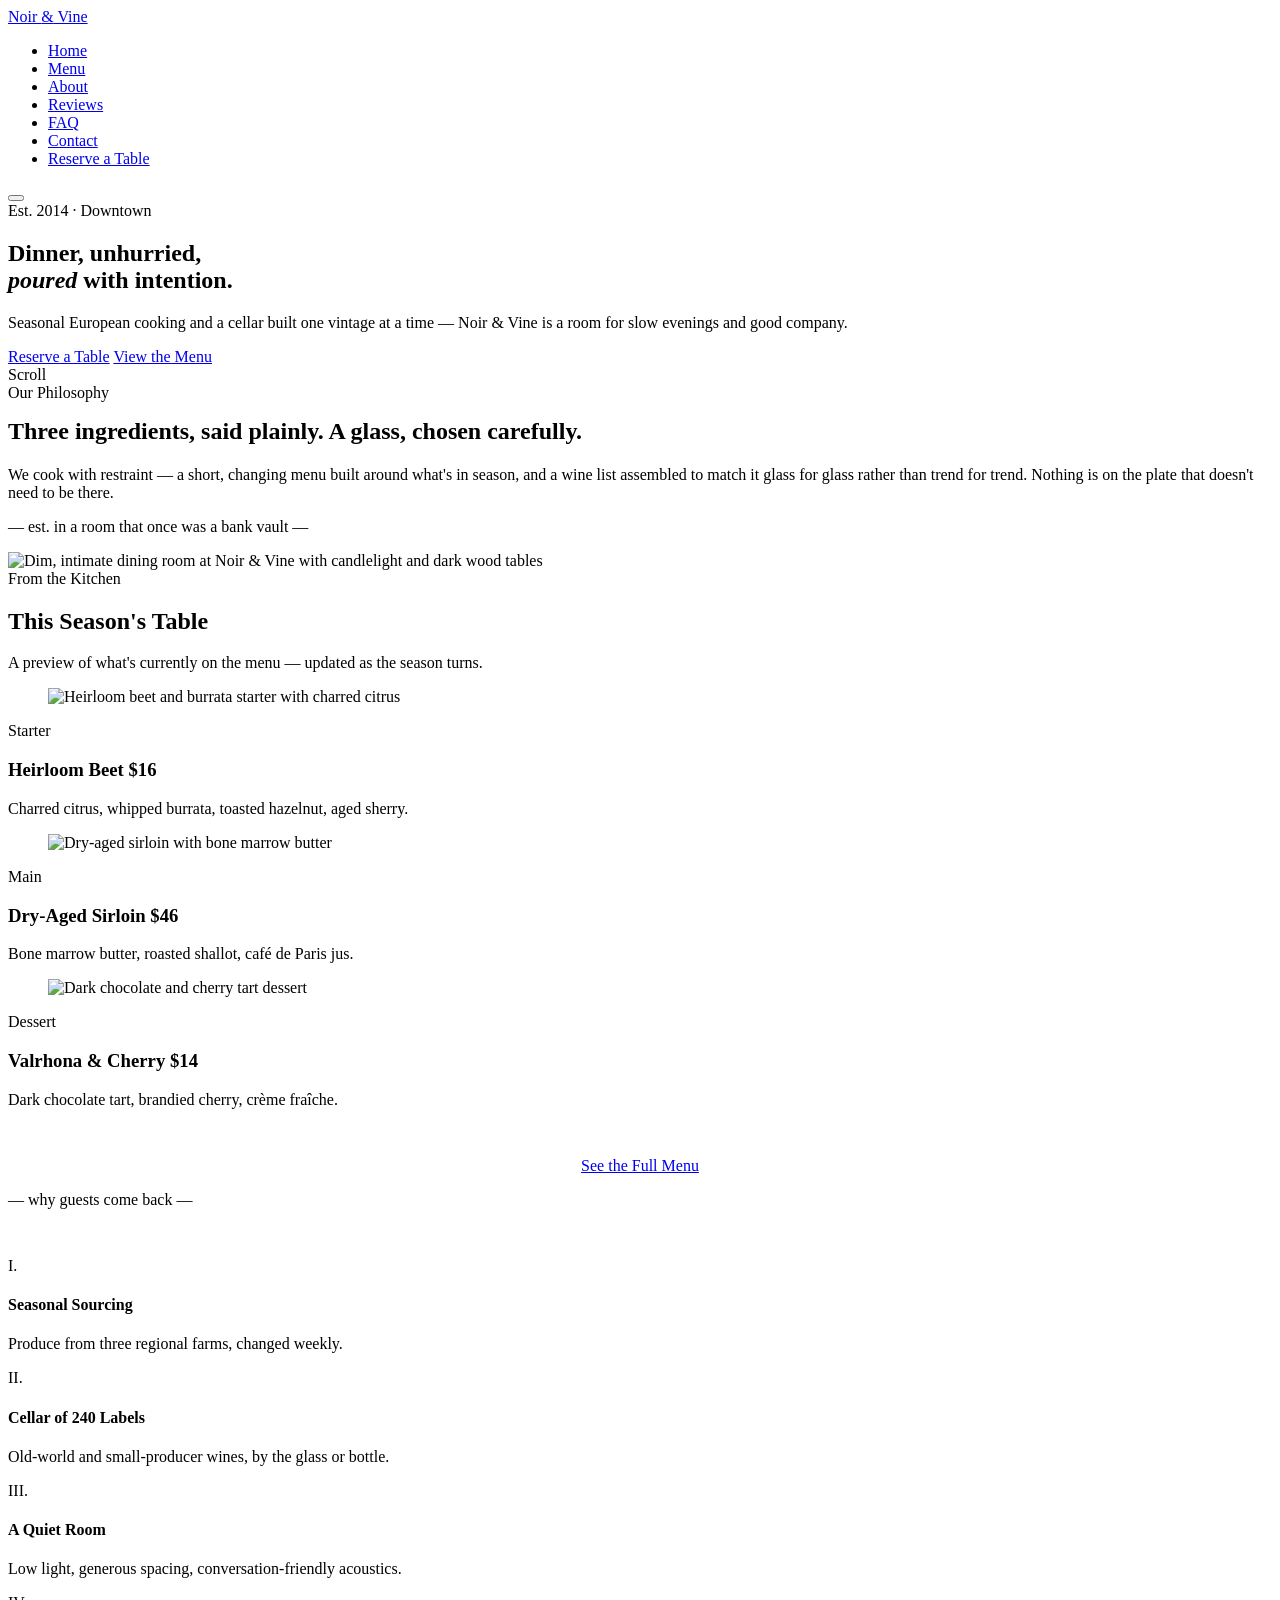
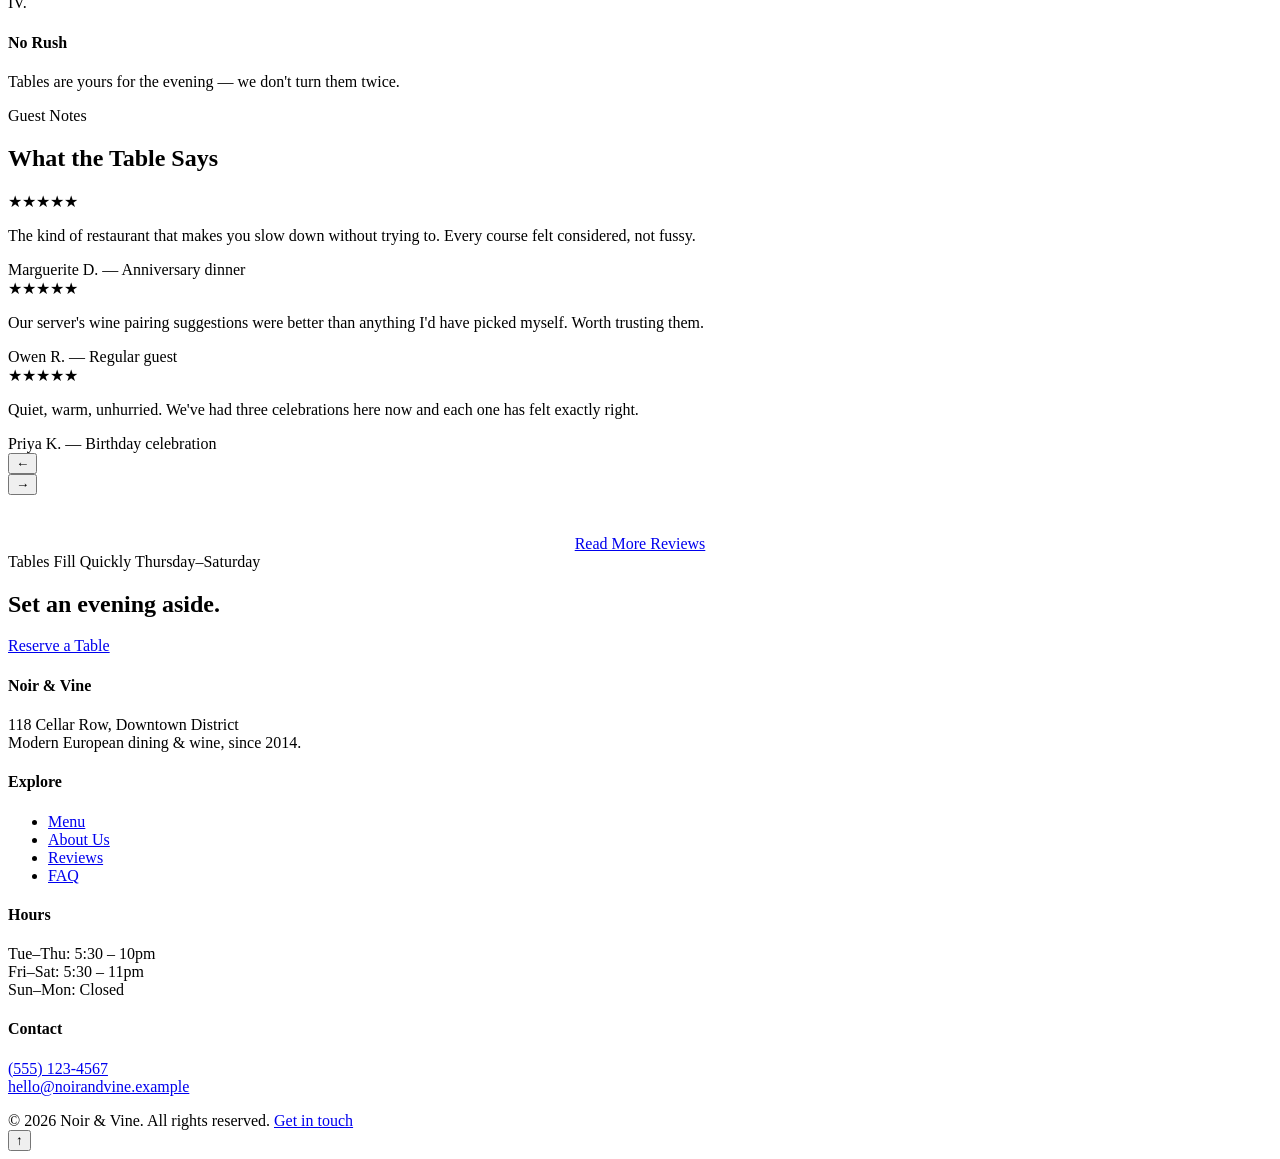
==== commit dbaf8034: "Update index.html" ====
--- a/index.html
+++ b/index.html
@@ -6,7 +6,7 @@
 <title>Noir & Vine — Modern European Dining & Wine</title>
 <meta name="description" content="Noir & Vine is an evening-focused restaurant pairing seasonal European cooking with a considered wine list, in the heart of the city.">
 <link rel="preconnect" href="https://fonts.googleapis.com">
-<link rel="stylesheet" href="styles.css">
+<link rel="stylesheet" href="css/styles.css">
 </head>
 <body>
 
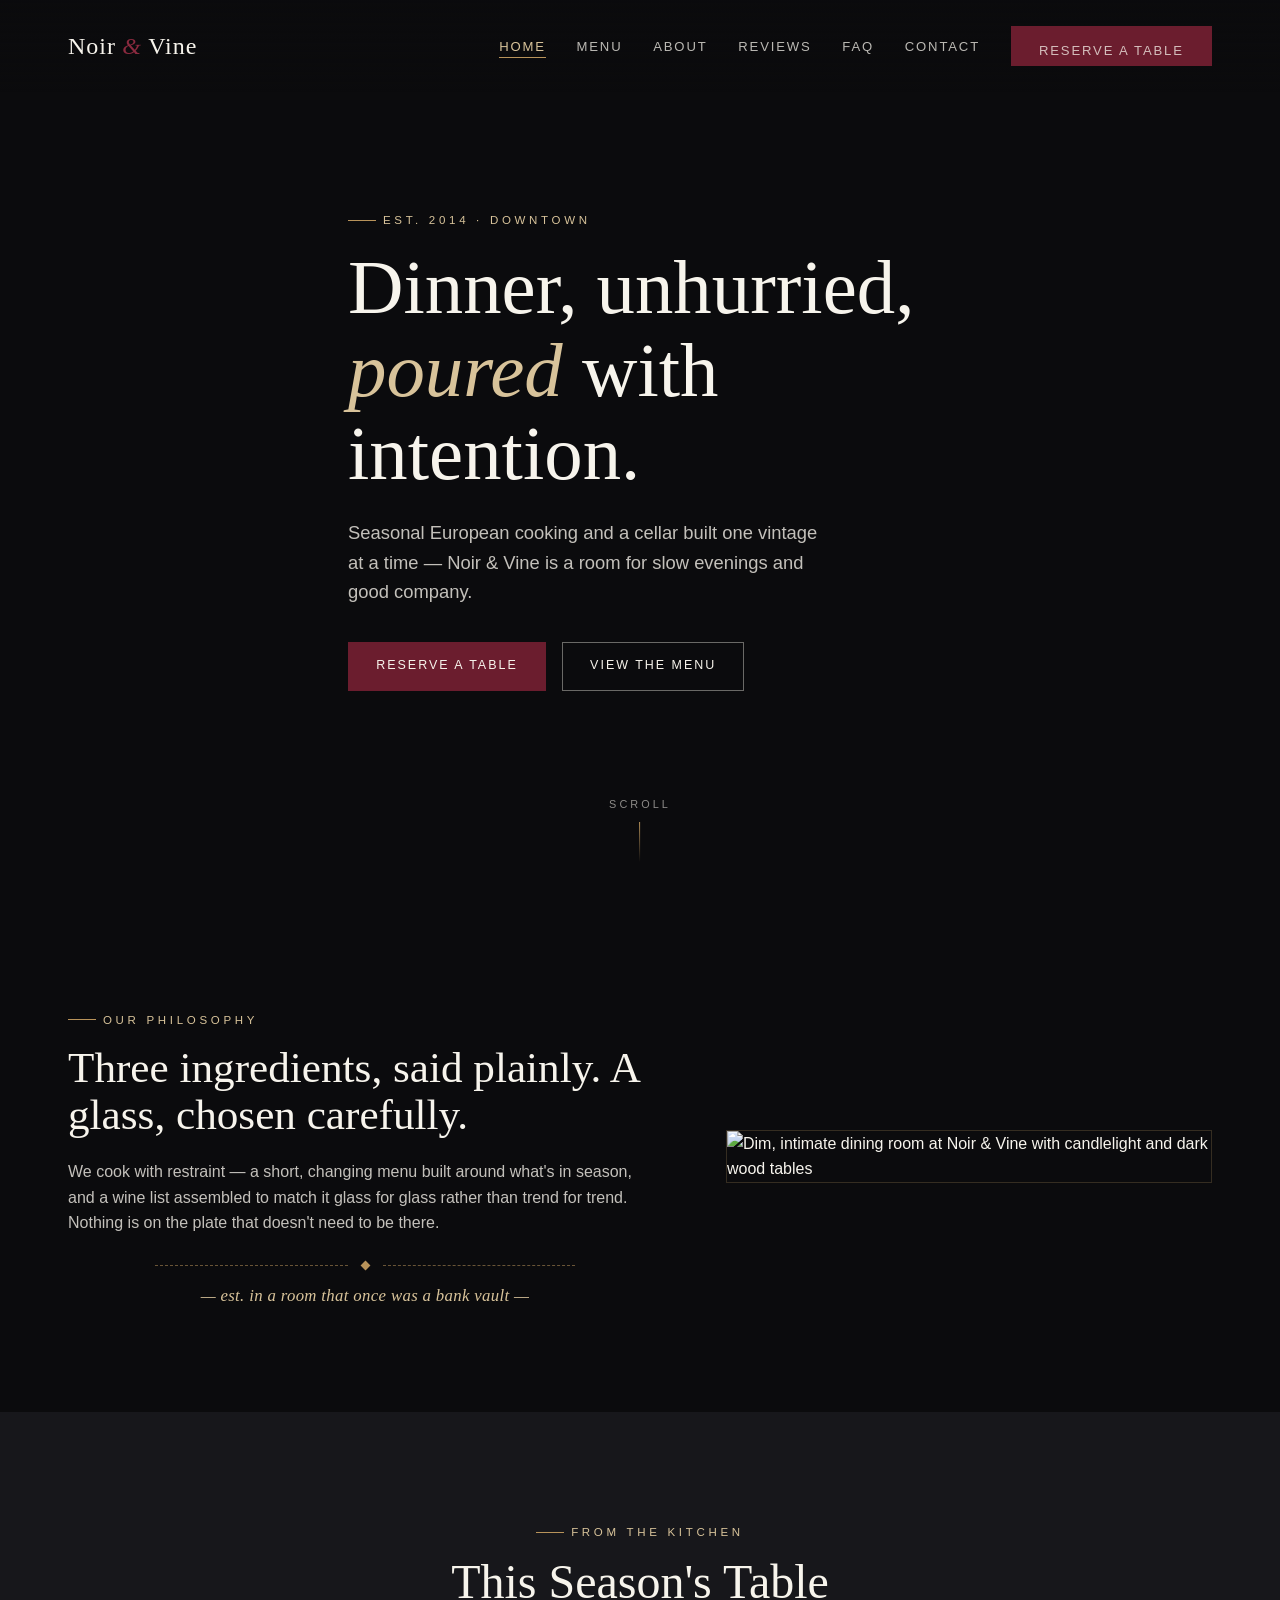
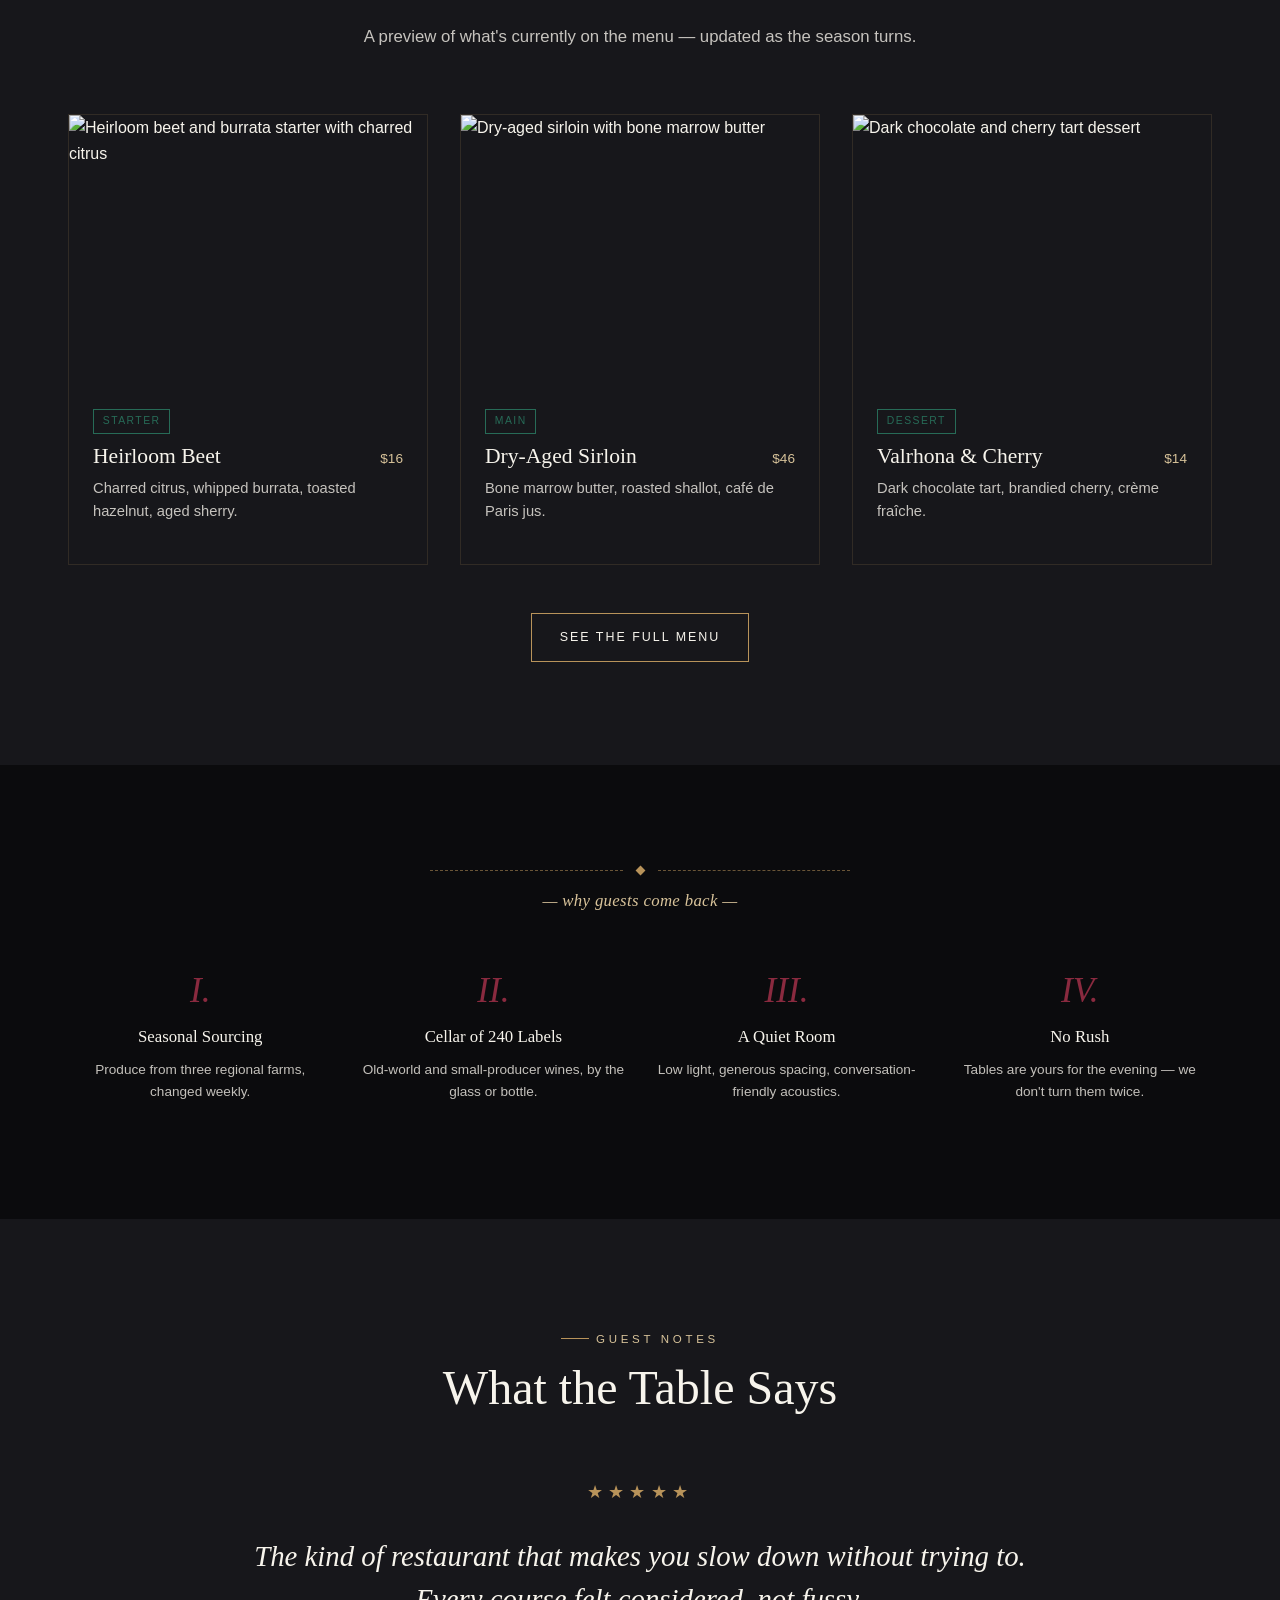
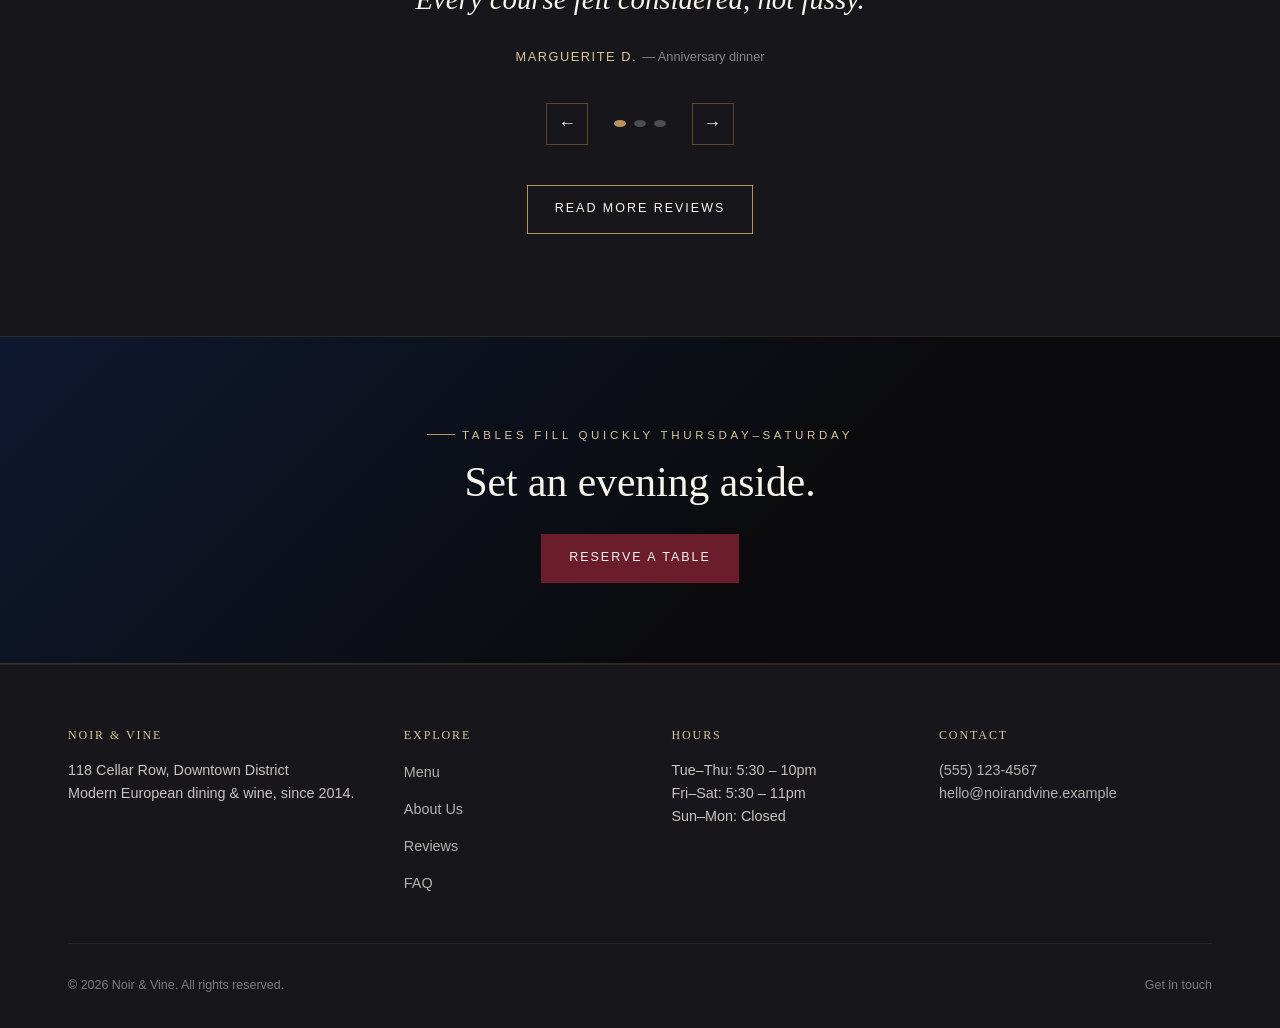
==== commit d01ee898: "Add files via upload" ====
--- a/index.html
+++ b/index.html
@@ -6,7 +6,7 @@
 <title>Noir & Vine — Modern European Dining & Wine</title>
 <meta name="description" content="Noir & Vine is an evening-focused restaurant pairing seasonal European cooking with a considered wine list, in the heart of the city.">
 <link rel="preconnect" href="https://fonts.googleapis.com">
-<link rel="stylesheet" href="css/styles.css">
+<link rel="stylesheet" href="styles.css">
 </head>
 <body>
 
@@ -210,6 +210,6 @@
 </footer>
 
 <button class="to-top" aria-label="Back to top">↑</button>
-<script src="js/script.js"></script>
+<script src="script.js"></script>
 </body>
 </html>
--- a/styles.css
+++ b/styles.css
@@ -0,0 +1,748 @@
+/* ==========================================================================
+   NOIR & VINE — Design System
+   Palette: ink black, ivory, deep navy, emerald, wine red, muted brass gold
+   Display type: Cormorant Garamond (editorial serif)
+   Body type:    Jost (clean geometric sans)
+   ========================================================================== */
+
+@import url('https://fonts.googleapis.com/css2?family=Cormorant+Garamond:ital,wght@0,300;0,400;0,500;0,600;1,400;1,500&family=Jost:wght@300;400;500;600&display=swap');
+
+:root{
+  --ink:        #0B0B0D;
+  --ink-soft:   #17171B;
+  --ivory:      #F7F4EC;
+  --ivory-dim:  #EAE5D8;
+  --navy:       #17264D;
+  --navy-deep:  #0E1830;
+  --emerald:    #1B4D3E;
+  --emerald-lt: #276B57;
+  --wine:       #6B1D2E;
+  --wine-lt:    #8A2A3F;
+  --gold:       #B8935A;
+  --gold-soft:  #D8C39A;
+
+  --font-display: 'Cormorant Garamond', Georgia, serif;
+  --font-body: 'Jost', 'Helvetica Neue', Arial, sans-serif;
+
+  --container: 1240px;
+  --gap-section: clamp(4rem, 8vw, 8rem);
+  --radius: 2px;
+
+  --ease: cubic-bezier(.16,.84,.44,1);
+}
+
+*, *::before, *::after{ box-sizing: border-box; }
+html{ scroll-behavior: smooth; }
+@media (prefers-reduced-motion: reduce){
+  html{ scroll-behavior: auto; }
+  *, *::before, *::after{ animation-duration: 0.001ms !important; animation-iteration-count: 1 !important; transition-duration: 0.001ms !important; scroll-behavior: auto !important; }
+}
+
+body{
+  margin:0;
+  background: var(--ink);
+  color: var(--ivory);
+  font-family: var(--font-body);
+  font-weight: 300;
+  line-height: 1.6;
+  -webkit-font-smoothing: antialiased;
+  overflow-x: hidden;
+}
+
+img{ max-width:100%; display:block; }
+a{ color: inherit; text-decoration: none; }
+button{ font-family: inherit; cursor: pointer; }
+input, textarea, select{ font-family: inherit; }
+
+:focus-visible{
+  outline: 2px solid var(--gold);
+  outline-offset: 3px;
+}
+
+.container{
+  max-width: var(--container);
+  margin: 0 auto;
+  padding: 0 clamp(1.25rem, 4vw, 3rem);
+}
+
+h1,h2,h3,h4{
+  font-family: var(--font-display);
+  font-weight: 500;
+  line-height: 1.08;
+  margin: 0;
+  color: var(--ivory);
+}
+
+.eyebrow{
+  font-family: var(--font-body);
+  font-size: 0.72rem;
+  letter-spacing: 0.32em;
+  text-transform: uppercase;
+  color: var(--gold-soft);
+  font-weight: 500;
+  display:inline-flex;
+  align-items:center;
+  gap:.6em;
+}
+.eyebrow::before{
+  content:"";
+  width: 28px; height:1px;
+  background: var(--gold);
+  display:inline-block;
+}
+
+p{ color: rgba(247,244,236,0.78); }
+
+.italic{ font-style: italic; }
+
+/* ---------- Signature element: The Stitch Line ----------
+   A dashed gold divider with small diamond "stitches", echoing the
+   embroidered edge of fine table linen. Used consistently as the
+   section-break device across the whole site instead of numbering. */
+.stitch{
+  display:flex;
+  align-items:center;
+  justify-content:center;
+  gap: 14px;
+  margin: 0 auto;
+  width: 100%;
+  max-width: 420px;
+  color: var(--gold);
+}
+.stitch::before, .stitch::after{
+  content:"";
+  flex:1;
+  height:0;
+  border-top: 1px dashed rgba(184,147,90,0.55);
+}
+.stitch-mark{
+  width:7px; height:7px;
+  background: var(--gold);
+  transform: rotate(45deg);
+  flex-shrink:0;
+}
+.chapter-label{
+  font-family: var(--font-display);
+  font-style: italic;
+  font-size: 1.05rem;
+  color: var(--gold-soft);
+  text-align:center;
+  margin: 0.9rem 0 0;
+  letter-spacing: 0.02em;
+}
+
+/* ================= HEADER / NAV ================= */
+.site-header{
+  position: fixed;
+  top:0; left:0; right:0;
+  z-index: 500;
+  padding: 1.6rem 0;
+  transition: padding .4s var(--ease), background .4s var(--ease), box-shadow .4s var(--ease);
+  background: linear-gradient(to bottom, rgba(11,11,13,0.85), transparent);
+}
+.site-header.scrolled{
+  padding: 0.9rem 0;
+  background: rgba(11,11,13,0.92);
+  backdrop-filter: blur(10px);
+  box-shadow: 0 1px 0 rgba(184,147,90,0.18);
+}
+.nav-row{
+  display:flex;
+  align-items:center;
+  justify-content:space-between;
+  gap: 2rem;
+}
+.brand{
+  font-family: var(--font-display);
+  font-size: 1.5rem;
+  letter-spacing: 0.04em;
+  display:flex;
+  align-items:baseline;
+  gap:.4rem;
+}
+.brand .amp{ color: var(--wine-lt); font-style:italic; }
+
+.nav-links{
+  display:flex;
+  align-items:center;
+  gap: clamp(1rem, 2.4vw, 2.4rem);
+  list-style:none;
+  margin:0; padding:0;
+}
+.nav-links a{
+  font-size: 0.82rem;
+  letter-spacing: 0.14em;
+  text-transform: uppercase;
+  color: rgba(247,244,236,0.75);
+  position:relative;
+  padding-bottom: 4px;
+  transition: color .3s;
+}
+.nav-links a::after{
+  content:"";
+  position:absolute; left:0; bottom:0;
+  width:0; height:1px;
+  background: var(--gold);
+  transition: width .35s var(--ease);
+}
+.nav-links a:hover, .nav-links a:focus-visible{ color: var(--ivory); }
+.nav-links a:hover::after, .nav-links a:focus-visible::after{ width:100%; }
+.nav-links a.active{ color: var(--gold-soft); }
+.nav-links a.active::after{ width:100%; }
+
+.btn{
+  display:inline-flex;
+  align-items:center;
+  gap:.5rem;
+  padding: 0.85rem 1.7rem;
+  font-size: 0.78rem;
+  letter-spacing: 0.16em;
+  text-transform: uppercase;
+  border: 1px solid var(--gold);
+  color: var(--ivory);
+  background: transparent;
+  transition: background .35s var(--ease), color .35s var(--ease), border-color .35s var(--ease);
+}
+.btn:hover, .btn:focus-visible{ background: var(--gold); color: var(--ink); }
+.btn-solid{
+  background: var(--wine);
+  border-color: var(--wine);
+}
+.btn-solid:hover{ background: var(--wine-lt); border-color: var(--wine-lt); color: var(--ivory); }
+.btn-ghost-ivory{ border-color: rgba(247,244,236,0.4); }
+
+.nav-toggle{
+  display:none;
+  flex-direction:column;
+  gap:5px;
+  background:none; border:none;
+  padding: 8px;
+}
+.nav-toggle span{
+  width: 24px; height:1px;
+  background: var(--ivory);
+  transition: transform .3s, opacity .3s;
+}
+
+/* ================= HERO ================= */
+.hero{
+  min-height: 100vh;
+  position:relative;
+  display:flex;
+  align-items:center;
+  padding-top: 6rem;
+}
+.hero-bg{
+  position:absolute; inset:0;
+  background-size: cover;
+  background-position: center;
+  z-index:0;
+}
+.hero-bg::after{
+  content:"";
+  position:absolute; inset:0;
+  background:
+    linear-gradient(180deg, rgba(11,11,13,0.55) 0%, rgba(11,11,13,0.72) 55%, var(--ink) 100%),
+    linear-gradient(90deg, rgba(11,11,13,0.9) 0%, rgba(11,11,13,0.35) 55%, rgba(11,11,13,0.75) 100%);
+}
+.hero-content{
+  position:relative; z-index:2;
+  max-width: 680px;
+}
+.hero h1{
+  font-size: clamp(2.8rem, 6vw, 5rem);
+  margin: 1.1rem 0 1.4rem;
+}
+.hero h1 em{
+  font-style: italic;
+  color: var(--gold-soft);
+}
+.hero p.lede{
+  font-size: 1.15rem;
+  max-width: 46ch;
+  margin-bottom: 2.2rem;
+}
+.hero-actions{ display:flex; gap:1rem; flex-wrap:wrap; }
+
+.scroll-cue{
+  position:absolute;
+  bottom: 2.4rem; left: 50%;
+  transform: translateX(-50%);
+  z-index:2;
+  display:flex; flex-direction:column; align-items:center; gap:.5rem;
+  font-size:.68rem; letter-spacing:.28em; text-transform:uppercase;
+  color: rgba(247,244,236,0.55);
+}
+.scroll-cue .line{
+  width:1px; height: 40px;
+  background: linear-gradient(var(--gold), transparent);
+  animation: pulse-line 2.2s ease-in-out infinite;
+}
+@keyframes pulse-line{
+  0%,100%{ transform: scaleY(1); opacity:.6;}
+  50%{ transform: scaleY(1.3); opacity:1;}
+}
+
+/* ================= SECTIONS ================= */
+section{ padding: var(--gap-section) 0; position:relative; }
+.section-head{
+  text-align:center;
+  max-width: 640px;
+  margin: 0 auto clamp(2.5rem, 5vw, 4rem);
+}
+.section-head h2{ font-size: clamp(2rem, 4vw, 3rem); margin-top: .9rem; }
+.section-head p{ margin-top: 1rem; font-size: 1.05rem; }
+
+.alt-bg{ background: var(--ink-soft); }
+
+/* reveal-on-scroll */
+.reveal{
+  opacity: 0;
+  transform: translateY(28px);
+  transition: opacity .8s var(--ease), transform .8s var(--ease);
+}
+.reveal.is-visible{ opacity:1; transform:none; }
+
+/* ================= HOME: intro strip ================= */
+.intro-grid{
+  display:grid;
+  grid-template-columns: 1.1fr 0.9fr;
+  gap: clamp(2rem, 5vw, 5rem);
+  align-items:center;
+}
+.intro-grid img{
+  filter: grayscale(15%) saturate(1.05);
+  border: 1px solid rgba(184,147,90,0.25);
+}
+.intro-grid h2{ font-size: clamp(1.9rem, 3.6vw, 2.7rem); }
+.intro-grid .signature-line{ margin-top: 1.6rem; }
+
+@media (max-width: 860px){
+  .intro-grid{ grid-template-columns: 1fr; }
+}
+
+/* ================= CARDS: dish / value / team ================= */
+.card-grid{
+  display:grid;
+  grid-template-columns: repeat(3, 1fr);
+  gap: 2rem;
+}
+@media (max-width: 900px){ .card-grid{ grid-template-columns: 1fr 1fr; } }
+@media (max-width: 620px){ .card-grid{ grid-template-columns: 1fr; } }
+
+.dish-card{
+  background: var(--ink-soft);
+  border: 1px solid rgba(184,147,90,0.16);
+  overflow:hidden;
+  transition: transform .45s var(--ease), border-color .45s;
+}
+.dish-card:hover{ transform: translateY(-6px); border-color: rgba(184,147,90,0.5); }
+.dish-card figure{ margin:0; aspect-ratio: 4/3; overflow:hidden; }
+.dish-card img{ width:100%; height:100%; object-fit:cover; transition: transform .7s var(--ease); }
+.dish-card:hover img{ transform: scale(1.06); }
+.dish-card .body{ padding: 1.4rem 1.5rem 1.6rem; }
+.dish-card h3{ font-size: 1.35rem; display:flex; justify-content:space-between; gap:1rem; align-items:baseline; }
+.dish-card .price{ font-family: var(--font-body); font-size: .85rem; color: var(--gold-soft); white-space:nowrap; }
+.dish-card p{ font-size: .92rem; margin-top:.5rem; }
+.dish-tag{
+  display:inline-block;
+  font-size: .65rem;
+  letter-spacing:.14em;
+  text-transform:uppercase;
+  color: var(--emerald-lt);
+  border: 1px solid var(--emerald-lt);
+  padding: .2rem .55rem;
+  margin-bottom: .7rem;
+}
+
+/* ================= MENU PAGE ================= */
+.menu-hero{
+  padding: 9rem 0 3rem;
+  text-align:center;
+  background: radial-gradient(ellipse at top, var(--navy-deep) 0%, var(--ink) 65%);
+}
+.filter-bar{
+  display:flex; flex-wrap:wrap;
+  justify-content:center;
+  gap: .7rem;
+  margin: 2.2rem 0 0;
+}
+.filter-btn{
+  background:none;
+  border: 1px solid rgba(247,244,236,0.25);
+  color: rgba(247,244,236,0.75);
+  padding: .6rem 1.3rem;
+  font-size: .74rem;
+  letter-spacing:.14em;
+  text-transform:uppercase;
+  transition: all .3s;
+}
+.filter-btn:hover{ border-color: var(--gold); color: var(--ivory); }
+.filter-btn.active{ background: var(--gold); border-color: var(--gold); color: var(--ink); }
+
+.menu-course{ margin-bottom: 4.5rem; }
+.menu-course-title{
+  text-align:center;
+  margin-bottom: 2.5rem;
+}
+.menu-list{
+  display:grid;
+  grid-template-columns: 1fr 1fr;
+  gap: 2rem 3.5rem;
+  max-width: 980px;
+  margin: 0 auto;
+}
+@media (max-width: 760px){ .menu-list{ grid-template-columns: 1fr; } }
+
+.menu-item{
+  display:none;
+  padding-bottom: 1.1rem;
+  border-bottom: 1px dotted rgba(184,147,90,0.3);
+}
+.menu-item.show{ display:block; animation: fadeIn .5s var(--ease); }
+@keyframes fadeIn{ from{ opacity:0; transform: translateY(6px);} to{opacity:1; transform:none;} }
+.menu-item-row{
+  display:flex;
+  justify-content:space-between;
+  align-items:baseline;
+  gap: 1rem;
+}
+.menu-item-row h4{ font-size: 1.28rem; font-weight:500; }
+.menu-item-row .price{ font-family: var(--font-body); color: var(--gold-soft); font-size: .95rem; white-space:nowrap; }
+.menu-item p{ font-size: .9rem; margin-top: .35rem; margin-bottom:0; }
+.dietary-tags{ display:flex; gap:.4rem; margin-top:.5rem; }
+.dietary-tags span{
+  font-size:.62rem; letter-spacing:.08em; text-transform:uppercase;
+  color: var(--emerald-lt); border:1px solid rgba(39,107,87,.5); padding:.15rem .4rem;
+}
+
+.wine-note{
+  max-width: 720px;
+  margin: 0 auto;
+  text-align:center;
+  padding: 2.2rem 2rem;
+  border: 1px solid rgba(107,29,46,0.5);
+  background: linear-gradient(180deg, rgba(107,29,46,0.12), transparent);
+}
+
+/* ================= ABOUT PAGE ================= */
+.story-grid{
+  display:grid;
+  grid-template-columns: 0.9fr 1.1fr;
+  gap: clamp(2rem, 5vw, 5rem);
+  align-items:center;
+}
+@media (max-width: 860px){ .story-grid{ grid-template-columns: 1fr; } }
+.story-grid img{ border:1px solid rgba(184,147,90,.25); }
+
+.timeline{
+  max-width: 760px;
+  margin: 0 auto;
+}
+.timeline-item{
+  display:grid;
+  grid-template-columns: 100px 1fr;
+  gap: 1.6rem;
+  padding: 1.6rem 0;
+  border-bottom: 1px solid rgba(184,147,90,0.14);
+}
+.timeline-item:last-child{ border-bottom:none; }
+.timeline-year{
+  font-family: var(--font-display);
+  font-style: italic;
+  font-size: 1.3rem;
+  color: var(--gold-soft);
+}
+.timeline-item h4{ font-size: 1.2rem; margin-bottom:.3rem; }
+.timeline-item p{ margin:0; font-size: .92rem; }
+
+.team-grid{
+  display:grid;
+  grid-template-columns: repeat(3, 1fr);
+  gap: 2rem;
+}
+@media (max-width: 860px){ .team-grid{ grid-template-columns: 1fr 1fr; } }
+@media (max-width: 560px){ .team-grid{ grid-template-columns: 1fr; } }
+.team-card figure{ aspect-ratio: 3/4; overflow:hidden; margin-bottom: 1rem; border:1px solid rgba(184,147,90,.2); }
+.team-card img{ width:100%; height:100%; object-fit:cover; filter: grayscale(35%); transition: filter .5s; }
+.team-card:hover img{ filter: grayscale(0%); }
+.team-card h4{ font-size:1.2rem; }
+.team-card .role{ font-size:.75rem; letter-spacing:.14em; text-transform:uppercase; color:var(--gold-soft); margin: .3rem 0 .6rem; }
+.team-card p{ font-size:.88rem; }
+
+.value-row{
+  display:grid;
+  grid-template-columns: repeat(4,1fr);
+  gap: 1.8rem;
+  text-align:center;
+}
+@media (max-width: 860px){ .value-row{ grid-template-columns: 1fr 1fr; } }
+.value-item .num{
+  font-family: var(--font-display);
+  font-style: italic;
+  font-size: 2.2rem;
+  color: var(--wine-lt);
+  display:block;
+  margin-bottom:.5rem;
+}
+.value-item h4{ font-size: 1.05rem; margin-bottom:.5rem; }
+.value-item p{ font-size: .85rem; }
+
+/* ================= REVIEWS ================= */
+.review-slider{
+  max-width: 780px;
+  margin: 0 auto;
+  position:relative;
+  text-align:center;
+  min-height: 260px;
+}
+.review-slide{
+  display:none;
+  animation: fadeIn .6s var(--ease);
+}
+.review-slide.active{ display:block; }
+.stars{ color: var(--gold); letter-spacing:.3em; font-size:1.1rem; margin-bottom:1.2rem; }
+.review-quote{
+  font-family: var(--font-display);
+  font-style: italic;
+  font-size: clamp(1.3rem, 2.6vw, 1.8rem);
+  line-height:1.5;
+  color: var(--ivory);
+  margin-bottom: 1.6rem;
+}
+.review-author{ font-size:.8rem; letter-spacing:.12em; text-transform:uppercase; color: var(--gold-soft); }
+.review-author span{ color: rgba(247,244,236,0.5); text-transform:none; letter-spacing:normal; }
+
+.slider-controls{
+  display:flex; align-items:center; justify-content:center;
+  gap: 1.6rem; margin-top: 2.2rem;
+}
+.slider-arrow{
+  background:none; border:1px solid rgba(184,147,90,.4);
+  color: var(--ivory); width:42px; height:42px;
+  display:flex; align-items:center; justify-content:center;
+  transition: all .3s;
+  font-size: 1.1rem;
+}
+.slider-arrow:hover{ background: var(--gold); color: var(--ink); }
+.slider-dots{ display:flex; gap:.5rem; }
+.slider-dots button{
+  width:7px; height:7px; border-radius:50%;
+  background: rgba(247,244,236,0.25); border:none;
+}
+.slider-dots button.active{ background: var(--gold); }
+
+.review-grid{
+  display:grid;
+  grid-template-columns: repeat(3,1fr);
+  gap: 1.8rem;
+  margin-top: 3.5rem;
+}
+@media (max-width: 900px){ .review-grid{ grid-template-columns: 1fr 1fr; } }
+@media (max-width: 620px){ .review-grid{ grid-template-columns: 1fr; } }
+.review-card{
+  background: var(--ink-soft);
+  border: 1px solid rgba(184,147,90,0.16);
+  padding: 1.8rem;
+}
+.review-card .stars{ font-size: .85rem; margin-bottom: .8rem; }
+.review-card p{ font-size: .92rem; }
+.review-card .review-author{ margin-top: 1rem; }
+
+/* ================= FAQ ================= */
+.faq-list{ max-width: 800px; margin: 0 auto; }
+.faq-item{
+  border-bottom: 1px solid rgba(184,147,90,0.2);
+}
+.faq-q{
+  width:100%;
+  background:none; border:none;
+  display:flex; align-items:center; justify-content:space-between;
+  gap: 1.5rem;
+  padding: 1.5rem 0;
+  text-align:left;
+  color: var(--ivory);
+  font-family: var(--font-display);
+  font-size: 1.25rem;
+}
+.faq-q .icon{
+  flex-shrink:0;
+  width: 22px; height:22px;
+  position:relative;
+}
+.faq-q .icon::before, .faq-q .icon::after{
+  content:"";
+  position:absolute; background: var(--gold);
+  transition: transform .35s var(--ease);
+}
+.faq-q .icon::before{ top:50%; left:0; width:100%; height:1px; transform: translateY(-50%); }
+.faq-q .icon::after{ left:50%; top:0; height:100%; width:1px; transform: translateX(-50%); }
+.faq-item.open .icon::after{ transform: translateX(-50%) scaleY(0); }
+.faq-answer{
+  max-height:0;
+  overflow:hidden;
+  transition: max-height .45s var(--ease);
+}
+.faq-answer p{ padding: 0 0 1.6rem; margin:0; font-size: .95rem; max-width: 68ch; }
+.faq-category-label{ margin: 3rem 0 .5rem; }
+.faq-category-label:first-child{ margin-top:0; }
+
+/* ================= CONTACT ================= */
+.contact-grid{
+  display:grid;
+  grid-template-columns: 1fr 1fr;
+  gap: clamp(2rem, 5vw, 5rem);
+  align-items:start;
+}
+@media (max-width: 900px){ .contact-grid{ grid-template-columns: 1fr; } }
+
+.info-block{ margin-bottom: 2rem; }
+.info-block h4{
+  font-size: .78rem; letter-spacing:.16em; text-transform:uppercase;
+  color: var(--gold-soft); margin-bottom: .7rem;
+}
+.info-block p{ margin:0; font-size: 1rem; }
+.info-block a:hover{ color: var(--gold-soft); }
+
+.map-frame{
+  aspect-ratio: 4/3;
+  border: 1px solid rgba(184,147,90,.25);
+  background: var(--ink-soft);
+  display:flex; align-items:center; justify-content:center;
+  margin-top: 1.5rem;
+  position:relative;
+  overflow:hidden;
+}
+
+.form-group{ margin-bottom: 1.5rem; }
+.form-group label{
+  display:block; font-size:.72rem; letter-spacing:.14em; text-transform:uppercase;
+  color: rgba(247,244,236,.6); margin-bottom:.6rem;
+}
+.form-group input, .form-group textarea, .form-group select{
+  width:100%;
+  background: transparent;
+  border: none;
+  border-bottom: 1px solid rgba(247,244,236,0.3);
+  color: var(--ivory);
+  padding: .7rem 0.2rem;
+  font-size: 1rem;
+  transition: border-color .3s;
+}
+.form-group select option{ background: var(--ink-soft); color: var(--ivory); }
+.form-group input:focus, .form-group textarea:focus, .form-group select:focus{
+  border-color: var(--gold);
+  outline: none;
+}
+.form-group textarea{ resize: vertical; min-height: 110px; }
+.form-row{ display:grid; grid-template-columns:1fr 1fr; gap: 1.5rem; }
+@media (max-width:560px){ .form-row{ grid-template-columns:1fr; } }
+.field-error{
+  font-size:.75rem; color: var(--wine-lt); margin-top:.4rem; min-height: 1em; display:block;
+}
+.form-note{
+  font-size: .8rem; color: rgba(247,244,236,.5); margin-top: 1rem;
+}
+.form-status{
+  padding: 1rem 1.2rem;
+  border: 1px solid var(--emerald-lt);
+  color: var(--emerald-lt);
+  font-size: .9rem;
+  margin-top: 1.5rem;
+  display:none;
+}
+.form-status.visible{ display:block; }
+
+/* ================= RESERVATION CTA BAND ================= */
+.cta-band{
+  padding: 5rem 0;
+  text-align:center;
+  background: linear-gradient(135deg, var(--navy-deep), var(--ink) 60%);
+  border-top: 1px solid rgba(184,147,90,0.2);
+  border-bottom: 1px solid rgba(184,147,90,0.2);
+}
+.cta-band h2{ font-size: clamp(1.8rem, 4vw, 2.6rem); margin: 1rem 0 1.8rem; }
+
+/* ================= FOOTER ================= */
+footer{
+  padding: 4rem 0 2rem;
+  background: var(--ink-soft);
+  border-top: 1px solid rgba(184,147,90,0.15);
+}
+.footer-grid{
+  display:grid;
+  grid-template-columns: 1.3fr 1fr 1fr 1.2fr;
+  gap: 2.5rem;
+  margin-bottom: 3rem;
+}
+@media (max-width: 860px){ .footer-grid{ grid-template-columns: 1fr 1fr; } }
+@media (max-width: 500px){ .footer-grid{ grid-template-columns: 1fr; } }
+.footer-grid h4{
+  font-size:.75rem; letter-spacing:.16em; text-transform:uppercase;
+  color: var(--gold-soft); margin-bottom:1.1rem;
+}
+.footer-grid ul{ list-style:none; margin:0; padding:0; display:flex; flex-direction:column; gap:.7rem; }
+.footer-grid a{ font-size:.9rem; color: rgba(247,244,236,0.7); transition: color .3s; }
+.footer-grid a:hover{ color: var(--gold-soft); }
+.footer-grid p{ font-size: .9rem; }
+.footer-bottom{
+  display:flex; justify-content:space-between; align-items:center; flex-wrap:wrap; gap:1rem;
+  padding-top: 2rem;
+  border-top: 1px solid rgba(184,147,90,0.1);
+  font-size: .78rem;
+  color: rgba(247,244,236,0.45);
+}
+.footer-bottom a{ color: rgba(247,244,236,0.45); }
+.footer-bottom a:hover{ color: var(--gold-soft); }
+
+/* back to top */
+.to-top{
+  position: fixed;
+  bottom: 2rem; right: 2rem;
+  width: 46px; height:46px;
+  background: var(--ink-soft);
+  border: 1px solid var(--gold);
+  color: var(--gold);
+  display:flex; align-items:center; justify-content:center;
+  opacity:0; visibility:hidden;
+  transform: translateY(10px);
+  transition: all .4s var(--ease);
+  z-index: 400;
+}
+.to-top.visible{ opacity:1; visibility:visible; transform:none; }
+.to-top:hover{ background: var(--gold); color: var(--ink); }
+
+/* ================= PAGE HEADER BANNER (interior pages) ================= */
+.page-banner{
+  padding: 9.5rem 0 4rem;
+  text-align:center;
+  position:relative;
+  background: radial-gradient(ellipse at top, var(--emerald) -20%, var(--ink) 60%);
+}
+.page-banner.navy{ background: radial-gradient(ellipse at top, var(--navy) -20%, var(--ink) 60%); }
+.page-banner.wine{ background: radial-gradient(ellipse at top, var(--wine) -30%, var(--ink) 60%); }
+.page-banner h1{ font-size: clamp(2.3rem, 5vw, 3.6rem); margin-top:.8rem; }
+.page-banner p{ max-width: 56ch; margin: 1rem auto 0; }
+
+/* Mobile nav */
+@media (max-width: 900px){
+  .nav-toggle{ display:flex; }
+  .nav-links{
+    position: fixed;
+    inset: 0 0 0 auto;
+    width: min(320px, 82vw);
+    height: 100vh;
+    background: var(--ink-soft);
+    flex-direction: column;
+    align-items: flex-start;
+    justify-content:center;
+    padding: 3rem;
+    gap: 1.8rem;
+    transform: translateX(100%);
+    transition: transform .45s var(--ease);
+    border-left: 1px solid rgba(184,147,90,0.25);
+  }
+  .nav-links.open{ transform: translateX(0); }
+  .nav-links a{ font-size: 1rem; }
+  .nav-links .btn{ margin-top: 1rem; }
+}
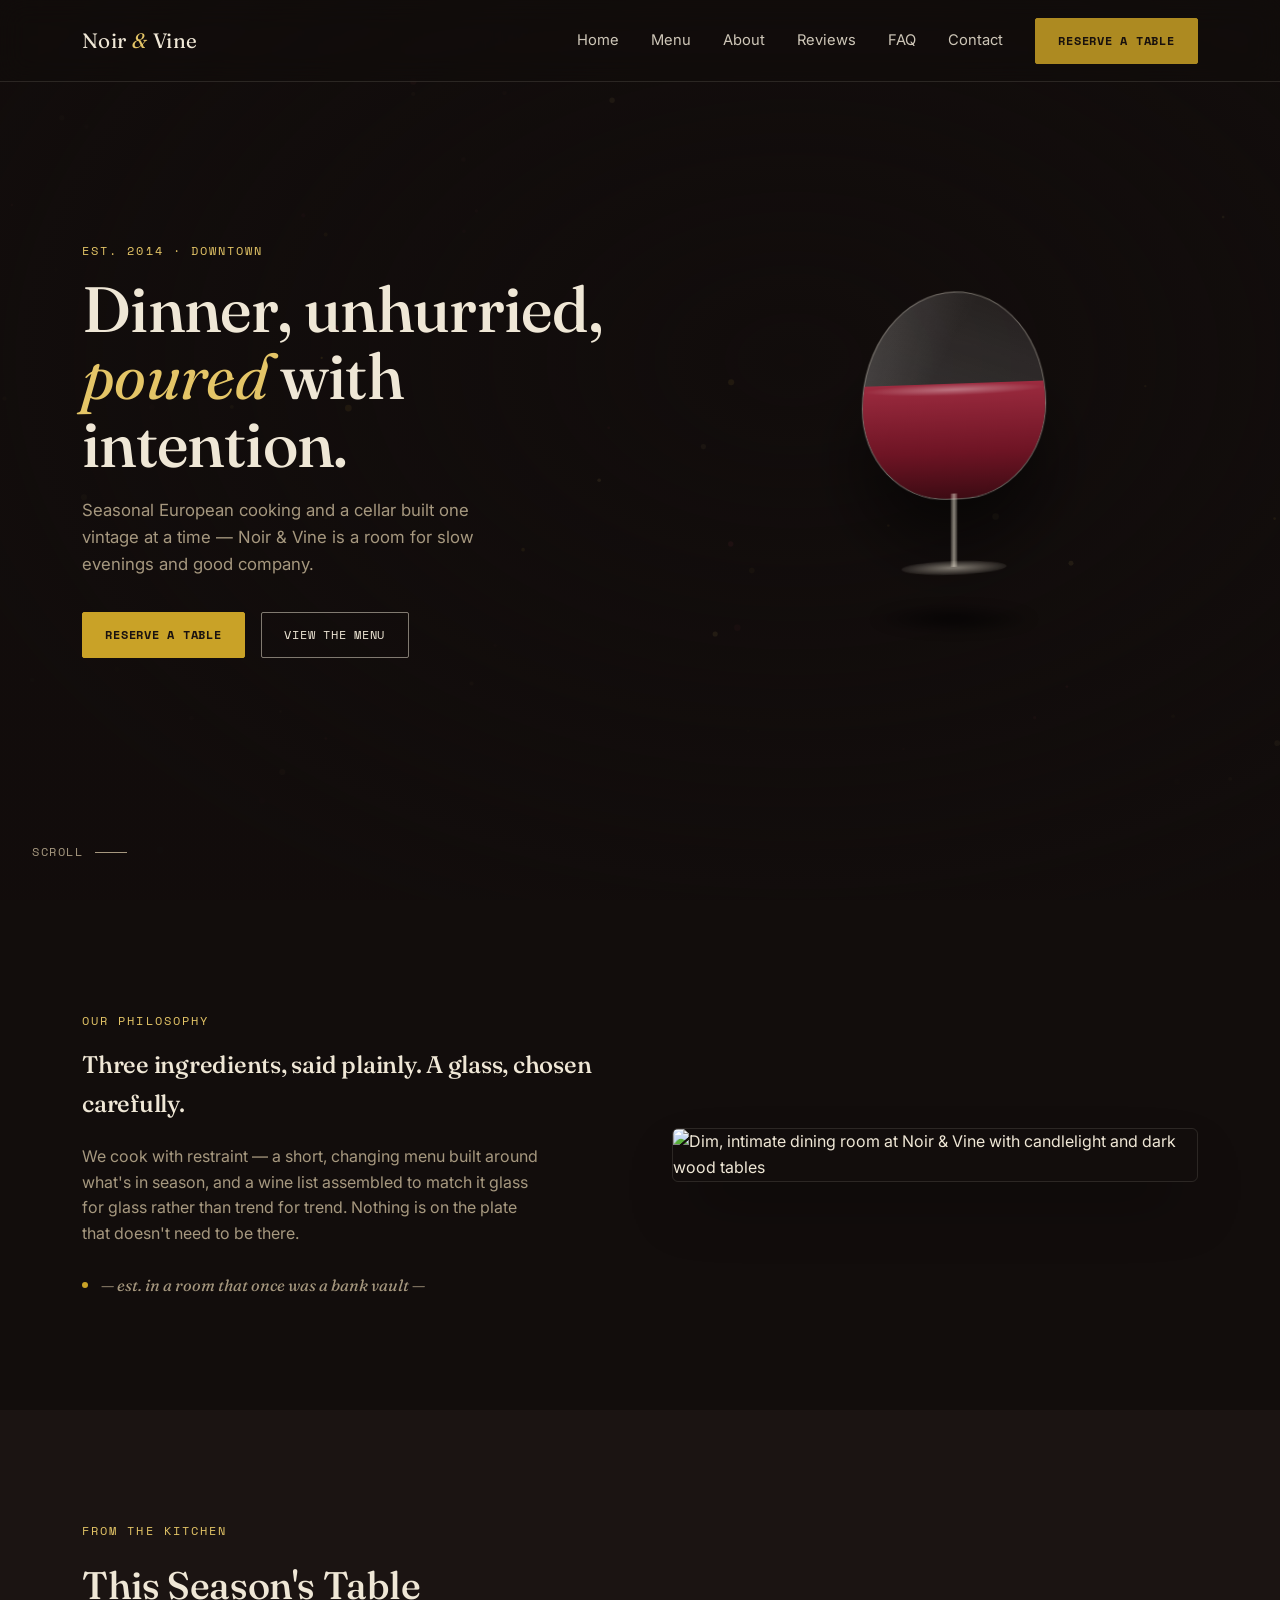
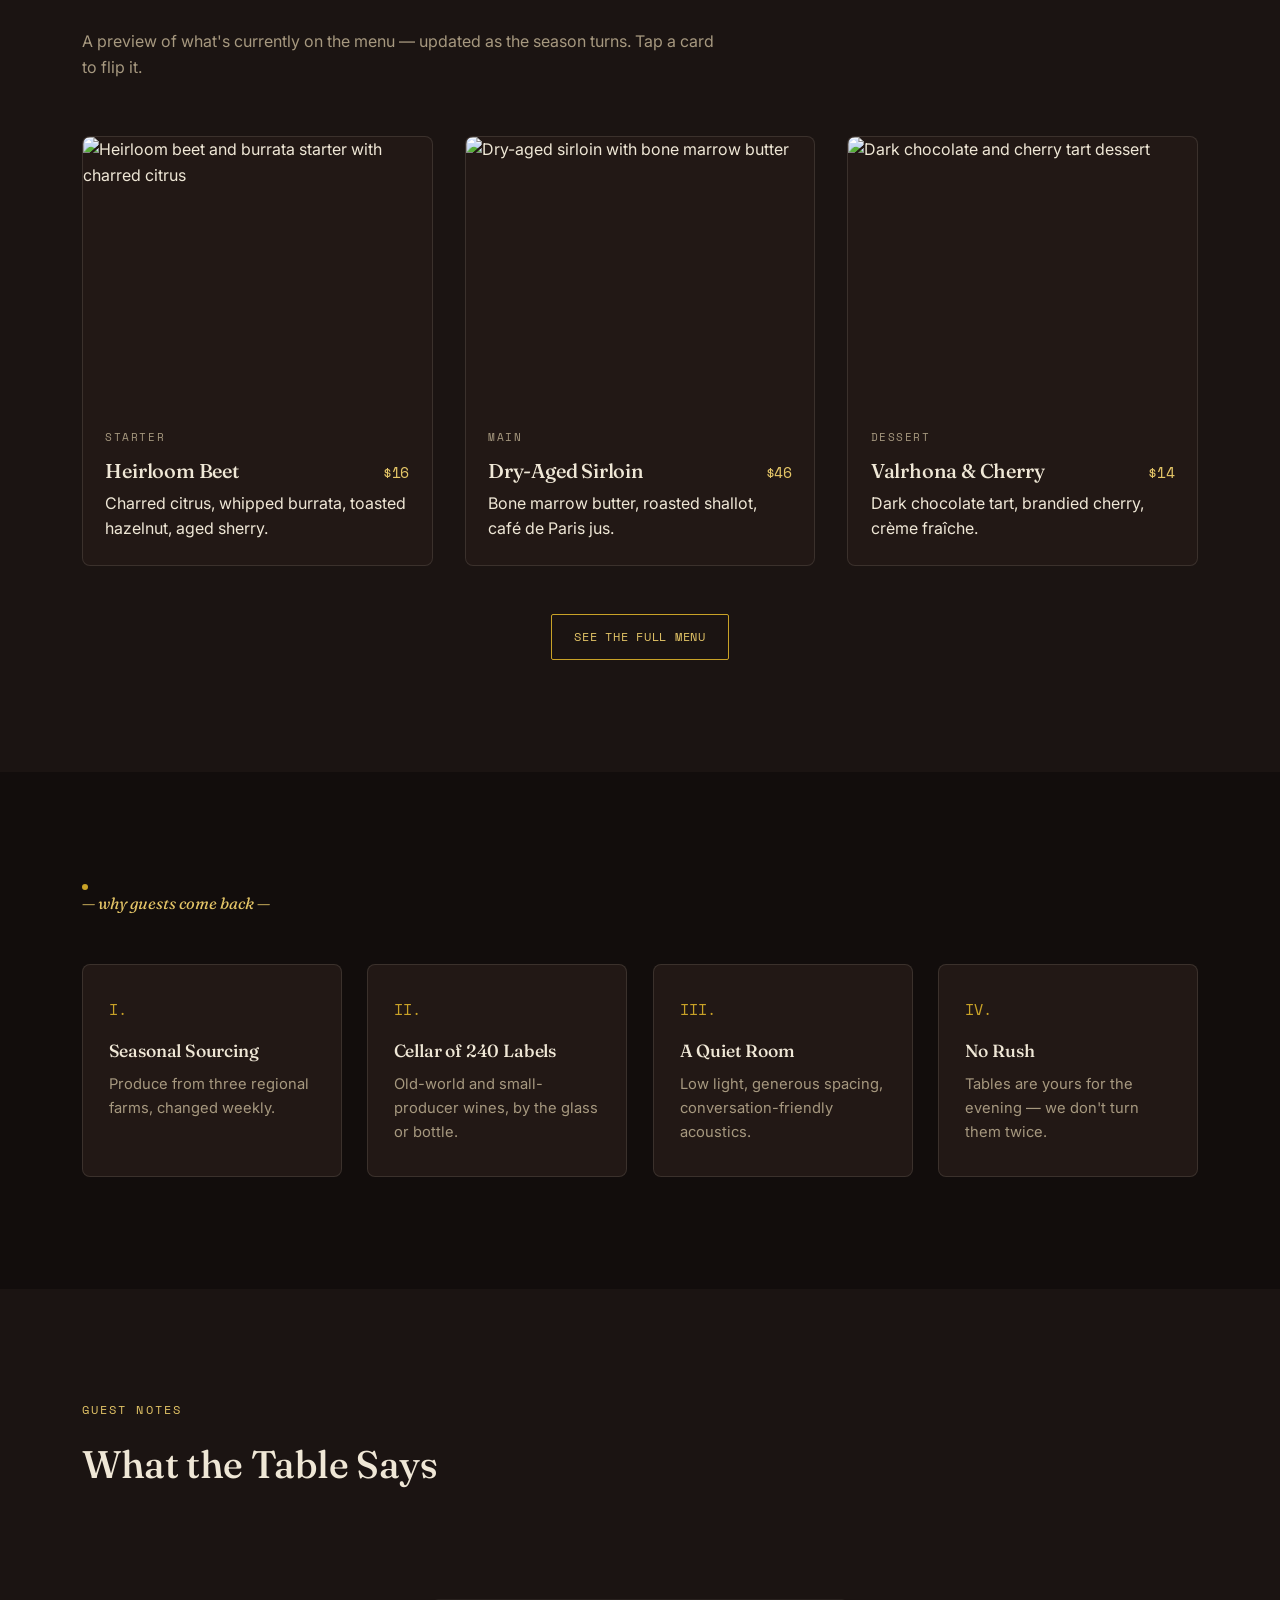
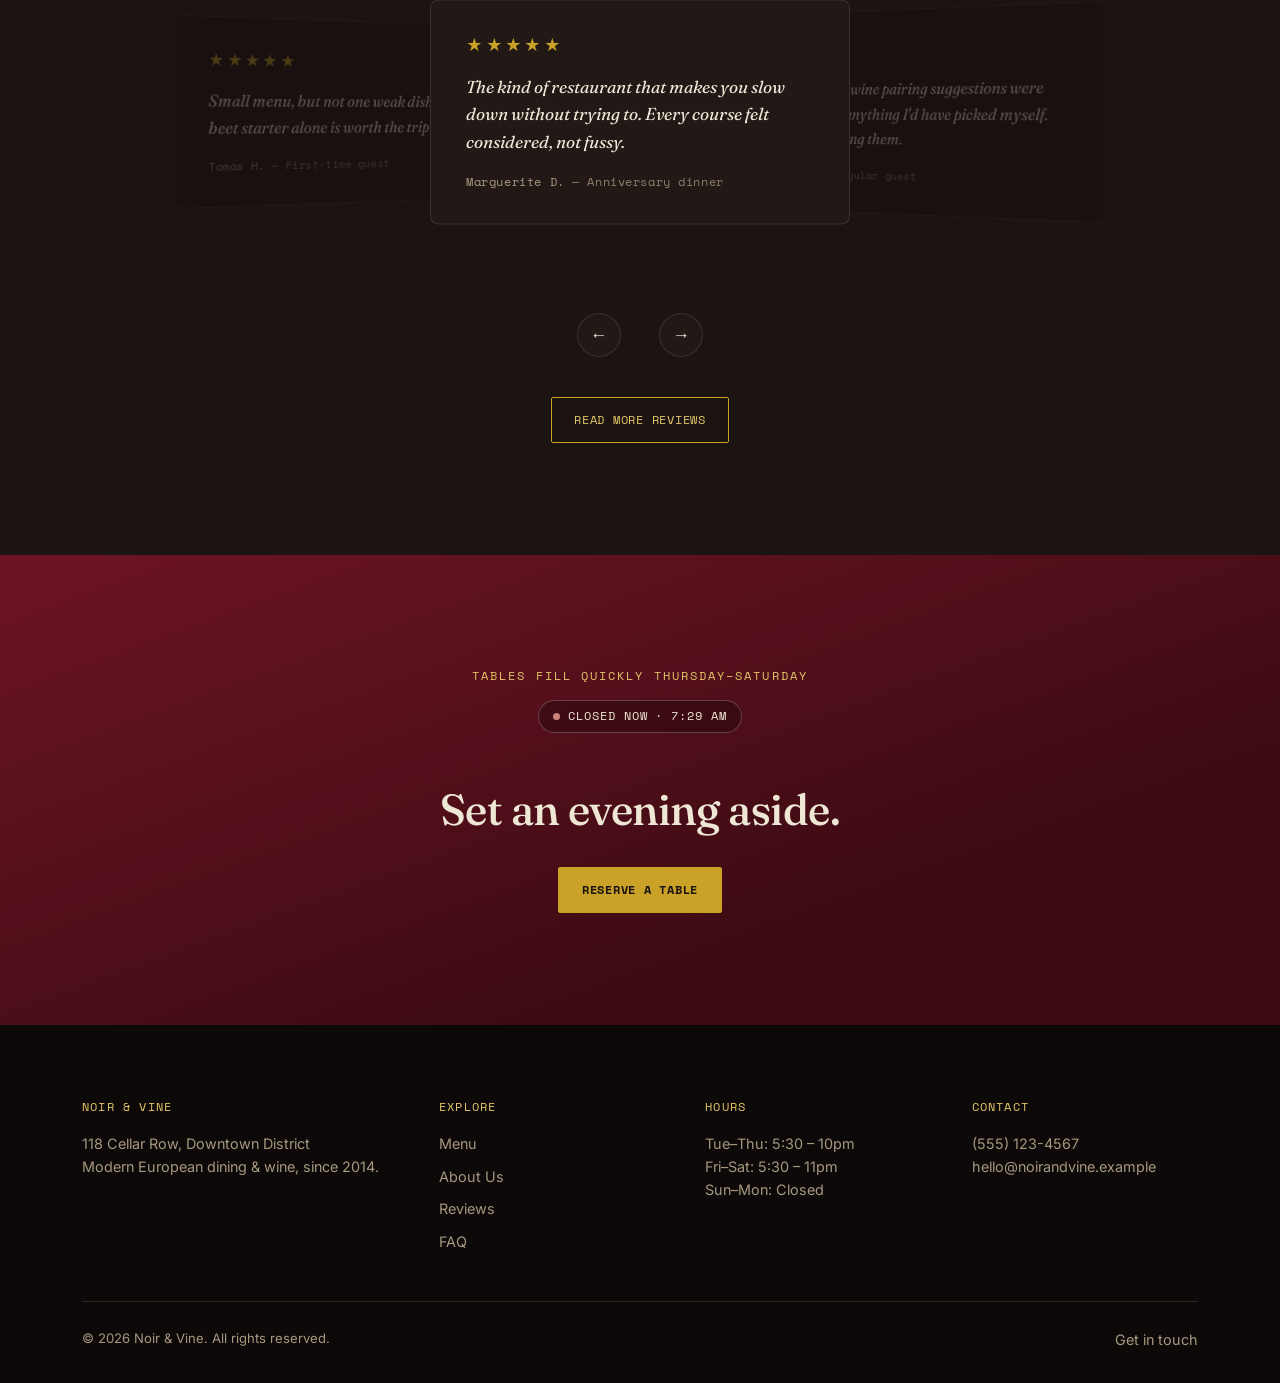
==== commit 34f422ad: "Add files via upload" ====
--- a/index.html
+++ b/index.html
@@ -11,202 +11,253 @@
 <body>
 
 <header class="site-header">
-  <div class="container nav-row">
-    <a href="index.html" class="brand">Noir <span class="amp">&</span> Vine</a>
-    <nav>
-      <ul class="nav-links">
-        <li><a href="index.html">Home</a></li>
-        <li><a href="menu.html">Menu</a></li>
-        <li><a href="about.html">About</a></li>
-        <li><a href="reviews.html">Reviews</a></li>
-        <li><a href="faq.html">FAQ</a></li>
-        <li><a href="contact.html">Contact</a></li>
-        <li><a href="contact.html#reserve" class="btn btn-solid">Reserve a Table</a></li>
-      </ul>
-    </nav>
-    <button class="nav-toggle" aria-label="Toggle menu" aria-expanded="false">
-      <span></span><span></span><span></span>
-    </button>
-  </div>
+<div class="container nav-row">
+<a href="index.html" class="brand">Noir <span class="amp">&</span> Vine</a>
+<nav>
+<ul class="nav-links">
+<li><a href="index.html">Home</a></li>
+<li><a href="menu.html">Menu</a></li>
+<li><a href="about.html">About</a></li>
+<li><a href="reviews.html">Reviews</a></li>
+<li><a href="faq.html">FAQ</a></li>
+<li><a href="contact.html">Contact</a></li>
+<li><a href="contact.html#reserve" class="btn btn-solid">Reserve a Table</a></li>
+</ul>
+</nav>
+<button class="nav-toggle" aria-label="Toggle menu" aria-expanded="false">
+<span></span><span></span><span></span>
+</button>
+</div>
 </header>
 
 <!-- ============ HERO ============ -->
 <section class="hero">
-  <div class="hero-bg" style="background-image:url('https://images.unsplash.com/photo-1414235077428-338989a2e8c0?auto=format&fit=crop&w=1800&q=80');"></div>
-  <div class="container hero-content">
-    <span class="eyebrow">Est. 2014 · Downtown</span>
-    <h1>Dinner, unhurried,<br><em>poured</em> with intention.</h1>
-    <p class="lede">Seasonal European cooking and a cellar built one vintage at a time — Noir & Vine is a room for slow evenings and good company.</p>
-    <div class="hero-actions">
-      <a href="contact.html#reserve" class="btn btn-solid">Reserve a Table</a>
-      <a href="menu.html" class="btn btn-ghost-ivory">View the Menu</a>
-    </div>
-  </div>
-  <div class="scroll-cue"><span>Scroll</span><span class="line"></span></div>
+<div class="hero-bg" style="background-image:url('https://images.unsplash.com/photo-1414235077428-338989a2e8c0?auto=format&fit=crop&w=1800&q=80');"></div>
+<div class="container hero-content">
+<div class="hero-copy">
+<span class="eyebrow">Est. 2014 · Downtown</span>
+<h1>Dinner, unhurried,<br><em>poured</em> with intention.</h1>
+<p class="lede">Seasonal European cooking and a cellar built one vintage at a time — Noir & Vine is a room for slow evenings and good company.</p>
+<div class="hero-actions">
+<a href="contact.html#reserve" class="btn btn-solid">Reserve a Table</a>
+<a href="menu.html" class="btn btn-ghost-ivory">View the Menu</a>
+</div>
+</div>
+<div class="hero-glass" aria-hidden="true">
+<div class="glass-stage">
+<div class="glass-bowl"><div class="glass-wine"></div></div>
+<div class="glass-stem"></div>
+<div class="glass-base"></div>
+</div>
+<div class="glass-shadow"></div>
+</div>
+</div>
+<div class="scroll-cue"><span>Scroll</span><span class="line"></span></div>
 </section>
 
 <!-- ============ INTRO ============ -->
 <section>
-  <div class="container">
-    <div class="intro-grid">
-      <div class="reveal">
-        <span class="eyebrow">Our Philosophy</span>
-        <h2 style="margin-top:1rem;">Three ingredients, said plainly. A glass, chosen carefully.</h2>
-        <p style="margin-top:1.3rem;">We cook with restraint — a short, changing menu built around what's in season, and a wine list assembled to match it glass for glass rather than trend for trend. Nothing is on the plate that doesn't need to be there.</p>
-        <div class="signature-line">
-          <div class="stitch"><span class="stitch-mark"></span></div>
-          <p class="chapter-label">— est. in a room that once was a bank vault —</p>
-        </div>
-      </div>
-      <img class="reveal" src="https://images.unsplash.com/photo-1552566626-52f8b828add9?auto=format&fit=crop&w=1000&q=80" alt="Dim, intimate dining room at Noir & Vine with candlelight and dark wood tables">
-    </div>
-  </div>
+<div class="container">
+<div class="intro-grid">
+<div class="reveal">
+<span class="eyebrow">Our Philosophy</span>
+<h2 style="margin-top:1rem;">Three ingredients, said plainly. A glass, chosen carefully.</h2>
+<p style="margin-top:1.3rem;">We cook with restraint — a short, changing menu built around what's in season, and a wine list assembled to match it glass for glass rather than trend for trend. Nothing is on the plate that doesn't need to be there.</p>
+<div class="signature-line">
+<div class="stitch"><span class="stitch-mark"></span></div>
+<p class="chapter-label">— est. in a room that once was a bank vault —</p>
+</div>
+</div>
+<img class="reveal" src="https://images.unsplash.com/photo-1552566626-52f8b828add9?auto=format&fit=crop&w=1000&q=80" alt="Dim, intimate dining room at Noir & Vine with candlelight and dark wood tables">
+</div>
+</div>
 </section>
 
 <!-- ============ FEATURED DISHES ============ -->
 <section class="alt-bg">
-  <div class="container">
-    <div class="section-head reveal">
-      <span class="eyebrow">From the Kitchen</span>
-      <h2>This Season's Table</h2>
-      <p>A preview of what's currently on the menu — updated as the season turns.</p>
-    </div>
-    <div class="card-grid">
-      <article class="dish-card reveal">
-        <figure><img src="https://images.unsplash.com/photo-1467003909585-2f8a72700288?auto=format&fit=crop&w=800&q=80" alt="Heirloom beet and burrata starter with charred citrus"></figure>
-        <div class="body">
-          <span class="dish-tag">Starter</span>
-          <h3>Heirloom Beet <span class="price">$16</span></h3>
-          <p>Charred citrus, whipped burrata, toasted hazelnut, aged sherry.</p>
-        </div>
-      </article>
-      <article class="dish-card reveal">
-        <figure><img src="https://images.unsplash.com/photo-1546833999-b9f581a1996d?auto=format&fit=crop&w=800&q=80" alt="Dry-aged sirloin with bone marrow butter"></figure>
-        <div class="body">
-          <span class="dish-tag">Main</span>
-          <h3>Dry-Aged Sirloin <span class="price">$46</span></h3>
-          <p>Bone marrow butter, roasted shallot, café de Paris jus.</p>
-        </div>
-      </article>
-      <article class="dish-card reveal">
-        <figure><img src="https://images.unsplash.com/photo-1551024506-0bccd828d307?auto=format&fit=crop&w=800&q=80" alt="Dark chocolate and cherry tart dessert"></figure>
-        <div class="body">
-          <span class="dish-tag">Dessert</span>
-          <h3>Valrhona & Cherry <span class="price">$14</span></h3>
-          <p>Dark chocolate tart, brandied cherry, crème fraîche.</p>
-        </div>
-      </article>
-    </div>
-    <div style="text-align:center; margin-top:3rem;">
-      <a href="menu.html" class="btn">See the Full Menu</a>
-    </div>
-  </div>
+<div class="container">
+<div class="section-head reveal">
+<span class="eyebrow">From the Kitchen</span>
+<h2>This Season's Table</h2>
+<p>A preview of what's currently on the menu — updated as the season turns. Tap a card to flip it.</p>
+</div>
+<div class="card-grid">
+
+<article class="dish-card reveal">
+<div class="dish-flip">
+<div class="dish-face dish-front">
+<figure><img src="https://images.unsplash.com/photo-1467003909585-2f8a72700288?auto=format&fit=crop&w=800&q=80" alt="Heirloom beet and burrata starter with charred citrus"></figure>
+<div class="body">
+<span class="dish-tag">Starter</span>
+<h3>Heirloom Beet <span class="price">$16</span></h3>
+<p>Charred citrus, whipped burrata, toasted hazelnut, aged sherry.</p>
+</div>
+</div>
+<div class="dish-face dish-back">
+<span class="dish-tag">Chef's Note</span>
+<h4>Heirloom Beet</h4>
+<p>Three regional beet varieties, roasted low and finished under a broiler for char. The burrata comes fresh twice a week from a small producer upstate.</p>
+<span class="hint">Tap to flip back</span>
+</div>
+</div>
+</article>
+
+<article class="dish-card reveal">
+<div class="dish-flip">
+<div class="dish-face dish-front">
+<figure><img src="https://images.unsplash.com/photo-1546833999-b9f581a1996d?auto=format&fit=crop&w=800&q=80" alt="Dry-aged sirloin with bone marrow butter"></figure>
+<div class="body">
+<span class="dish-tag">Main</span>
+<h3>Dry-Aged Sirloin <span class="price">$46</span></h3>
+<p>Bone marrow butter, roasted shallot, café de Paris jus.</p>
+</div>
+</div>
+<div class="dish-face dish-back">
+<span class="dish-tag">Chef's Note</span>
+<h4>Dry-Aged Sirloin</h4>
+<p>Dry-aged 28 days in-house, seared over the grill, and finished tableside with a jus built from the trim. Pairs well with an old-world Syrah.</p>
+<span class="hint">Tap to flip back</span>
+</div>
+</div>
+</article>
+
+<article class="dish-card reveal">
+<div class="dish-flip">
+<div class="dish-face dish-front">
+<figure><img src="https://images.unsplash.com/photo-1551024506-0bccd828d307?auto=format&fit=crop&w=800&q=80" alt="Dark chocolate and cherry tart dessert"></figure>
+<div class="body">
+<span class="dish-tag">Dessert</span>
+<h3>Valrhona & Cherry <span class="price">$14</span></h3>
+<p>Dark chocolate tart, brandied cherry, crème fraîche.</p>
+</div>
+</div>
+<div class="dish-face dish-back">
+<span class="dish-tag">Chef's Note</span>
+<h4>Valrhona & Cherry</h4>
+<p>A thin, snapping chocolate shell over a soft ganache center, with cherries steeped in brandy for a full week before service.</p>
+<span class="hint">Tap to flip back</span>
+</div>
+</div>
+</article>
+
+</div>
+<div style="text-align:center; margin-top:3rem;">
+<a href="menu.html" class="btn">See the Full Menu</a>
+</div>
+</div>
 </section>
 
 <!-- ============ WHY US / VALUES STRIP ============ -->
 <section>
-  <div class="container">
-    <div class="stitch reveal"><span class="stitch-mark"></span></div>
-    <p class="chapter-label reveal">— why guests come back —</p>
-    <div class="value-row" style="margin-top:3rem;">
-      <div class="value-item reveal">
-        <span class="num">I.</span>
-        <h4>Seasonal Sourcing</h4>
-        <p>Produce from three regional farms, changed weekly.</p>
-      </div>
-      <div class="value-item reveal">
-        <span class="num">II.</span>
-        <h4>Cellar of 240 Labels</h4>
-        <p>Old-world and small-producer wines, by the glass or bottle.</p>
-      </div>
-      <div class="value-item reveal">
-        <span class="num">III.</span>
-        <h4>A Quiet Room</h4>
-        <p>Low light, generous spacing, conversation-friendly acoustics.</p>
-      </div>
-      <div class="value-item reveal">
-        <span class="num">IV.</span>
-        <h4>No Rush</h4>
-        <p>Tables are yours for the evening — we don't turn them twice.</p>
-      </div>
-    </div>
-  </div>
+<div class="container">
+<div class="stitch reveal"><span class="stitch-mark"></span></div>
+<p class="chapter-label reveal">— why guests come back —</p>
+<div class="value-row" style="margin-top:3rem;">
+<div class="value-item reveal">
+<span class="num">I.</span>
+<h4>Seasonal Sourcing</h4>
+<p>Produce from three regional farms, changed weekly.</p>
+</div>
+<div class="value-item reveal">
+<span class="num">II.</span>
+<h4>Cellar of 240 Labels</h4>
+<p>Old-world and small-producer wines, by the glass or bottle.</p>
+</div>
+<div class="value-item reveal">
+<span class="num">III.</span>
+<h4>A Quiet Room</h4>
+<p>Low light, generous spacing, conversation-friendly acoustics.</p>
+</div>
+<div class="value-item reveal">
+<span class="num">IV.</span>
+<h4>No Rush</h4>
+<p>Tables are yours for the evening — we don't turn them twice.</p>
+</div>
+</div>
+</div>
 </section>
 
 <!-- ============ REVIEW PREVIEW ============ -->
 <section class="alt-bg">
-  <div class="container">
-    <div class="section-head reveal">
-      <span class="eyebrow">Guest Notes</span>
-      <h2>What the Table Says</h2>
-    </div>
-    <div class="review-slider reveal">
-      <div class="review-slide active">
-        <div class="stars">★★★★★</div>
-        <p class="review-quote">The kind of restaurant that makes you slow down without trying to. Every course felt considered, not fussy.</p>
-        <div class="review-author">Marguerite D. <span>— Anniversary dinner</span></div>
-      </div>
-      <div class="review-slide">
-        <div class="stars">★★★★★</div>
-        <p class="review-quote">Our server's wine pairing suggestions were better than anything I'd have picked myself. Worth trusting them.</p>
-        <div class="review-author">Owen R. <span>— Regular guest</span></div>
-      </div>
-      <div class="review-slide">
-        <div class="stars">★★★★★</div>
-        <p class="review-quote">Quiet, warm, unhurried. We've had three celebrations here now and each one has felt exactly right.</p>
-        <div class="review-author">Priya K. <span>— Birthday celebration</span></div>
-      </div>
-      <div class="slider-controls">
-        <button class="slider-arrow prev" aria-label="Previous review">←</button>
-        <div class="slider-dots"></div>
-        <button class="slider-arrow next" aria-label="Next review">→</button>
-      </div>
-    </div>
-    <div style="text-align:center; margin-top:2.5rem;">
-      <a href="reviews.html" class="btn">Read More Reviews</a>
-    </div>
-  </div>
+<div class="container">
+<div class="section-head reveal">
+<span class="eyebrow">Guest Notes</span>
+<h2>What the Table Says</h2>
+</div>
+</div>
+<div class="review-slider reveal">
+<div class="review-slide active">
+<div class="stars">★★★★★</div>
+<p class="review-quote">The kind of restaurant that makes you slow down without trying to. Every course felt considered, not fussy.</p>
+<div class="review-author">Marguerite D. <span>— Anniversary dinner</span></div>
+</div>
+<div class="review-slide">
+<div class="stars">★★★★★</div>
+<p class="review-quote">Our server's wine pairing suggestions were better than anything I'd have picked myself. Worth trusting them.</p>
+<div class="review-author">Owen R. <span>— Regular guest</span></div>
+</div>
+<div class="review-slide">
+<div class="stars">★★★★★</div>
+<p class="review-quote">Quiet, warm, unhurried. We've had three celebrations here now and each one has felt exactly right.</p>
+<div class="review-author">Priya K. <span>— Birthday celebration</span></div>
+</div>
+<div class="review-slide">
+<div class="stars">★★★★★</div>
+<p class="review-quote">Small menu, but not one weak dish on it. The beet starter alone is worth the trip back.</p>
+<div class="review-author">Tomas H. <span>— First-time guest</span></div>
+</div>
+</div>
+<div class="container">
+<div class="slider-controls">
+<button class="slider-arrow prev" aria-label="Previous review">←</button>
+<div class="slider-dots"></div>
+<button class="slider-arrow next" aria-label="Next review">→</button>
+</div>
+<div style="text-align:center; margin-top:2.5rem;">
+<a href="reviews.html" class="btn">Read More Reviews</a>
+</div>
+</div>
 </section>
 
 <!-- ============ RESERVATION CTA ============ -->
 <section class="cta-band">
-  <div class="container">
-    <span class="eyebrow">Tables Fill Quickly Thursday–Saturday</span>
-    <h2>Set an evening aside.</h2>
-    <a href="contact.html#reserve" class="btn btn-solid">Reserve a Table</a>
-  </div>
+<div class="container">
+<span class="eyebrow">Tables Fill Quickly Thursday–Saturday</span>
+<h2>Set an evening aside.</h2>
+<a href="contact.html#reserve" class="btn btn-solid">Reserve a Table</a>
+</div>
 </section>
 
 <footer>
-  <div class="container">
-    <div class="footer-grid">
-      <div>
-        <h4>Noir & Vine</h4>
-        <p>118 Cellar Row, Downtown District<br>Modern European dining & wine, since 2014.</p>
-      </div>
-      <div>
-        <h4>Explore</h4>
-        <ul>
-          <li><a href="menu.html">Menu</a></li>
-          <li><a href="about.html">About Us</a></li>
-          <li><a href="reviews.html">Reviews</a></li>
-          <li><a href="faq.html">FAQ</a></li>
-        </ul>
-      </div>
-      <div>
-        <h4>Hours</h4>
-        <p>Tue–Thu: 5:30 – 10pm<br>Fri–Sat: 5:30 – 11pm<br>Sun–Mon: Closed</p>
-      </div>
-      <div>
-        <h4>Contact</h4>
-        <p><a href="tel:+15551234567">(555) 123-4567</a><br><a href="mailto:hello@noirandvine.example">hello@noirandvine.example</a></p>
-      </div>
-    </div>
-    <div class="footer-bottom">
-      <span>© 2026 Noir & Vine. All rights reserved.</span>
-      <span><a href="contact.html">Get in touch</a></span>
-    </div>
-  </div>
+<div class="container">
+<div class="footer-grid">
+<div>
+<h4>Noir & Vine</h4>
+<p>118 Cellar Row, Downtown District<br>Modern European dining & wine, since 2014.</p>
+</div>
+<div>
+<h4>Explore</h4>
+<ul>
+<li><a href="menu.html">Menu</a></li>
+<li><a href="about.html">About Us</a></li>
+<li><a href="reviews.html">Reviews</a></li>
+<li><a href="faq.html">FAQ</a></li>
+</ul>
+</div>
+<div>
+<h4>Hours</h4>
+<p>Tue–Thu: 5:30 – 10pm<br>Fri–Sat: 5:30 – 11pm<br>Sun–Mon: Closed</p>
+</div>
+<div>
+<h4>Contact</h4>
+<p><a href="tel:+15551234567">(555) 123-4567</a><br><a href="mailto:hello@noirandvine.example">hello@noirandvine.example</a></p>
+</div>
+</div>
+<div class="footer-bottom">
+<span>© 2026 Noir & Vine. All rights reserved.</span>
+<span><a href="contact.html">Get in touch</a></span>
+</div>
+</div>
 </footer>
 
 <button class="to-top" aria-label="Back to top">↑</button>
--- a/styles.css
+++ b/styles.css
@@ -1,748 +1,348 @@
-/* ==========================================================================
-   NOIR & VINE — Design System
-   Palette: ink black, ivory, deep navy, emerald, wine red, muted brass gold
-   Display type: Cormorant Garamond (editorial serif)
-   Body type:    Jost (clean geometric sans)
-   ========================================================================== */
-
-@import url('https://fonts.googleapis.com/css2?family=Cormorant+Garamond:ital,wght@0,300;0,400;0,500;0,600;1,400;1,500&family=Jost:wght@300;400;500;600&display=swap');
+/* ==========================================================
+   Noir & Vine — styles.css
+   Palette: espresso black, aged burgundy, brass gold, cream
+   ========================================================== */
+
+@import url('https://fonts.googleapis.com/css2?family=Fraunces:ital,opsz,wght@0,9..144,300;0,9..144,500;0,9..144,600;1,9..144,400&family=Inter:wght@300;400;500;600&family=Space+Mono:wght@400;700&display=swap');
 
 :root{
-  --ink:        #0B0B0D;
-  --ink-soft:   #17171B;
-  --ivory:      #F7F4EC;
-  --ivory-dim:  #EAE5D8;
-  --navy:       #17264D;
-  --navy-deep:  #0E1830;
-  --emerald:    #1B4D3E;
-  --emerald-lt: #276B57;
-  --wine:       #6B1D2E;
-  --wine-lt:    #8A2A3F;
-  --gold:       #B8935A;
-  --gold-soft:  #D8C39A;
-
-  --font-display: 'Cormorant Garamond', Georgia, serif;
-  --font-body: 'Jost', 'Helvetica Neue', Arial, sans-serif;
-
-  --container: 1240px;
-  --gap-section: clamp(4rem, 8vw, 8rem);
-  --radius: 2px;
-
-  --ease: cubic-bezier(.16,.84,.44,1);
-}
-
-*, *::before, *::after{ box-sizing: border-box; }
-html{ scroll-behavior: smooth; }
-@media (prefers-reduced-motion: reduce){
-  html{ scroll-behavior: auto; }
-  *, *::before, *::after{ animation-duration: 0.001ms !important; animation-iteration-count: 1 !important; transition-duration: 0.001ms !important; scroll-behavior: auto !important; }
-}
-
+  --bg:#120d0c;
+  --bg-alt:#1b1412;
+  --card:#221815;
+  --card-2:#2a1e19;
+  --burgundy:#6e1424;
+  --burgundy-light:#9c2b3f;
+  --gold:#c9a227;
+  --gold-soft:#e4c567;
+  --cream:#efe7d6;
+  --muted:#a6987f;
+  --line:rgba(239,231,214,0.12);
+  --shadow: 0 30px 60px -20px rgba(0,0,0,0.7);
+  --ease: cubic-bezier(.2,.8,.2,1);
+}
+
+*{ box-sizing:border-box; margin:0; padding:0; }
+html{ scroll-behavior:smooth; }
 body{
-  margin:0;
-  background: var(--ink);
-  color: var(--ivory);
-  font-family: var(--font-body);
-  font-weight: 300;
-  line-height: 1.6;
-  -webkit-font-smoothing: antialiased;
-  overflow-x: hidden;
-}
-
+  background:var(--bg);
+  color:var(--cream);
+  font-family:'Inter', sans-serif;
+  line-height:1.6;
+  overflow-x:hidden;
+  position:relative;
+}
+h1,h2,h3,h4{ font-family:'Fraunces', serif; font-weight:500; letter-spacing:-0.01em; }
+a{ color:inherit; text-decoration:none; }
 img{ max-width:100%; display:block; }
-a{ color: inherit; text-decoration: none; }
-button{ font-family: inherit; cursor: pointer; }
-input, textarea, select{ font-family: inherit; }
-
-:focus-visible{
-  outline: 2px solid var(--gold);
-  outline-offset: 3px;
-}
-
-.container{
-  max-width: var(--container);
-  margin: 0 auto;
-  padding: 0 clamp(1.25rem, 4vw, 3rem);
-}
-
-h1,h2,h3,h4{
-  font-family: var(--font-display);
-  font-weight: 500;
-  line-height: 1.08;
-  margin: 0;
-  color: var(--ivory);
-}
+:focus-visible{ outline:2px solid var(--gold-soft); outline-offset:3px; }
+.container{ max-width:1180px; margin:0 auto; padding:0 2rem; }
 
 .eyebrow{
-  font-family: var(--font-body);
-  font-size: 0.72rem;
-  letter-spacing: 0.32em;
-  text-transform: uppercase;
-  color: var(--gold-soft);
-  font-weight: 500;
-  display:inline-flex;
-  align-items:center;
-  gap:.6em;
-}
-.eyebrow::before{
-  content:"";
-  width: 28px; height:1px;
-  background: var(--gold);
+  font-family:'Space Mono', monospace;
+  font-size:0.72rem;
+  letter-spacing:0.18em;
+  text-transform:uppercase;
+  color:var(--gold-soft);
+  display:block;
+  margin-bottom:0.9rem;
+}
+
+/* ---------- ambient background canvas ---------- */
+#ember-canvas{
+  position:fixed; inset:0;
+  width:100vw; height:100vh;
+  z-index:-1;
+  pointer-events:none;
+  opacity:0.55;
+  mix-blend-mode:screen;
+}
+
+/* ---------- HEADER / NAV ---------- */
+.site-header{
+  position:fixed; top:0; left:0; right:0; z-index:100;
+  backdrop-filter:blur(14px);
+  background:rgba(18,13,12,0.55);
+  border-bottom:1px solid var(--line);
+}
+.nav-row{ display:flex; align-items:center; justify-content:space-between; padding:1.1rem 2rem; }
+.brand{ font-family:'Fraunces', serif; font-size:1.3rem; letter-spacing:0.02em; }
+.brand .amp{ font-style:italic; color:var(--gold-soft); }
+.nav-links{ display:flex; align-items:center; gap:2rem; list-style:none; font-size:0.92rem; }
+.nav-links a{ opacity:0.85; transition:opacity .2s, color .2s; }
+.nav-links a:hover{ opacity:1; color:var(--gold-soft); }
+
+.btn{
+  font-family:'Space Mono', monospace;
+  font-size:0.78rem; letter-spacing:0.06em; text-transform:uppercase;
+  padding:0.75rem 1.4rem; border-radius:2px; border:1px solid var(--gold);
+  color:var(--gold-soft);
   display:inline-block;
-}
-
-p{ color: rgba(247,244,236,0.78); }
-
-.italic{ font-style: italic; }
-
-/* ---------- Signature element: The Stitch Line ----------
-   A dashed gold divider with small diamond "stitches", echoing the
-   embroidered edge of fine table linen. Used consistently as the
-   section-break device across the whole site instead of numbering. */
-.stitch{
-  display:flex;
-  align-items:center;
-  justify-content:center;
-  gap: 14px;
-  margin: 0 auto;
-  width: 100%;
-  max-width: 420px;
-  color: var(--gold);
-}
-.stitch::before, .stitch::after{
-  content:"";
-  flex:1;
-  height:0;
-  border-top: 1px dashed rgba(184,147,90,0.55);
-}
-.stitch-mark{
-  width:7px; height:7px;
-  background: var(--gold);
-  transform: rotate(45deg);
-  flex-shrink:0;
-}
-.chapter-label{
-  font-family: var(--font-display);
-  font-style: italic;
-  font-size: 1.05rem;
-  color: var(--gold-soft);
-  text-align:center;
-  margin: 0.9rem 0 0;
-  letter-spacing: 0.02em;
-}
-
-/* ================= HEADER / NAV ================= */
-.site-header{
-  position: fixed;
-  top:0; left:0; right:0;
-  z-index: 500;
-  padding: 1.6rem 0;
-  transition: padding .4s var(--ease), background .4s var(--ease), box-shadow .4s var(--ease);
-  background: linear-gradient(to bottom, rgba(11,11,13,0.85), transparent);
-}
-.site-header.scrolled{
-  padding: 0.9rem 0;
-  background: rgba(11,11,13,0.92);
-  backdrop-filter: blur(10px);
-  box-shadow: 0 1px 0 rgba(184,147,90,0.18);
-}
-.nav-row{
-  display:flex;
-  align-items:center;
-  justify-content:space-between;
-  gap: 2rem;
-}
-.brand{
-  font-family: var(--font-display);
-  font-size: 1.5rem;
-  letter-spacing: 0.04em;
-  display:flex;
-  align-items:baseline;
-  gap:.4rem;
-}
-.brand .amp{ color: var(--wine-lt); font-style:italic; }
-
-.nav-links{
-  display:flex;
-  align-items:center;
-  gap: clamp(1rem, 2.4vw, 2.4rem);
-  list-style:none;
-  margin:0; padding:0;
-}
-.nav-links a{
-  font-size: 0.82rem;
-  letter-spacing: 0.14em;
-  text-transform: uppercase;
-  color: rgba(247,244,236,0.75);
-  position:relative;
-  padding-bottom: 4px;
-  transition: color .3s;
-}
-.nav-links a::after{
-  content:"";
-  position:absolute; left:0; bottom:0;
-  width:0; height:1px;
-  background: var(--gold);
-  transition: width .35s var(--ease);
-}
-.nav-links a:hover, .nav-links a:focus-visible{ color: var(--ivory); }
-.nav-links a:hover::after, .nav-links a:focus-visible::after{ width:100%; }
-.nav-links a.active{ color: var(--gold-soft); }
-.nav-links a.active::after{ width:100%; }
-
-.btn{
-  display:inline-flex;
-  align-items:center;
-  gap:.5rem;
-  padding: 0.85rem 1.7rem;
-  font-size: 0.78rem;
-  letter-spacing: 0.16em;
-  text-transform: uppercase;
-  border: 1px solid var(--gold);
-  color: var(--ivory);
-  background: transparent;
-  transition: background .35s var(--ease), color .35s var(--ease), border-color .35s var(--ease);
-}
-.btn:hover, .btn:focus-visible{ background: var(--gold); color: var(--ink); }
-.btn-solid{
-  background: var(--wine);
-  border-color: var(--wine);
-}
-.btn-solid:hover{ background: var(--wine-lt); border-color: var(--wine-lt); color: var(--ivory); }
-.btn-ghost-ivory{ border-color: rgba(247,244,236,0.4); }
+  transform-style:preserve-3d;
+  transition: transform .35s var(--ease), box-shadow .35s var(--ease);
+}
+.btn-solid{ background:var(--gold); color:#1a1210; border-color:var(--gold); font-weight:700; }
+.btn-ghost-ivory{ border-color:rgba(239,231,214,0.5); color:var(--cream); }
+.btn:hover{ transform: translateY(-3px) rotateX(10deg); box-shadow:0 16px 26px -10px rgba(201,162,39,0.4); }
 
 .nav-toggle{
-  display:none;
-  flex-direction:column;
-  gap:5px;
-  background:none; border:none;
-  padding: 8px;
+  display:none; width:38px; height:32px; flex-direction:column; justify-content:space-between;
+  background:none; border:none; cursor:pointer; padding:0;
 }
 .nav-toggle span{
-  width: 24px; height:1px;
-  background: var(--ivory);
-  transition: transform .3s, opacity .3s;
-}
-
-/* ================= HERO ================= */
-.hero{
-  min-height: 100vh;
-  position:relative;
-  display:flex;
-  align-items:center;
-  padding-top: 6rem;
-}
-.hero-bg{
-  position:absolute; inset:0;
-  background-size: cover;
-  background-position: center;
-  z-index:0;
-}
-.hero-bg::after{
-  content:"";
-  position:absolute; inset:0;
-  background:
-    linear-gradient(180deg, rgba(11,11,13,0.55) 0%, rgba(11,11,13,0.72) 55%, var(--ink) 100%),
-    linear-gradient(90deg, rgba(11,11,13,0.9) 0%, rgba(11,11,13,0.35) 55%, rgba(11,11,13,0.75) 100%);
-}
-.hero-content{
-  position:relative; z-index:2;
-  max-width: 680px;
-}
-.hero h1{
-  font-size: clamp(2.8rem, 6vw, 5rem);
-  margin: 1.1rem 0 1.4rem;
-}
-.hero h1 em{
-  font-style: italic;
-  color: var(--gold-soft);
-}
-.hero p.lede{
-  font-size: 1.15rem;
-  max-width: 46ch;
-  margin-bottom: 2.2rem;
-}
-.hero-actions{ display:flex; gap:1rem; flex-wrap:wrap; }
-
-.scroll-cue{
-  position:absolute;
-  bottom: 2.4rem; left: 50%;
-  transform: translateX(-50%);
-  z-index:2;
-  display:flex; flex-direction:column; align-items:center; gap:.5rem;
-  font-size:.68rem; letter-spacing:.28em; text-transform:uppercase;
-  color: rgba(247,244,236,0.55);
-}
-.scroll-cue .line{
-  width:1px; height: 40px;
-  background: linear-gradient(var(--gold), transparent);
-  animation: pulse-line 2.2s ease-in-out infinite;
-}
-@keyframes pulse-line{
-  0%,100%{ transform: scaleY(1); opacity:.6;}
-  50%{ transform: scaleY(1.3); opacity:1;}
-}
-
-/* ================= SECTIONS ================= */
-section{ padding: var(--gap-section) 0; position:relative; }
-.section-head{
-  text-align:center;
-  max-width: 640px;
-  margin: 0 auto clamp(2.5rem, 5vw, 4rem);
-}
-.section-head h2{ font-size: clamp(2rem, 4vw, 3rem); margin-top: .9rem; }
-.section-head p{ margin-top: 1rem; font-size: 1.05rem; }
-
-.alt-bg{ background: var(--ink-soft); }
-
-/* reveal-on-scroll */
-.reveal{
-  opacity: 0;
-  transform: translateY(28px);
-  transition: opacity .8s var(--ease), transform .8s var(--ease);
-}
-.reveal.is-visible{ opacity:1; transform:none; }
-
-/* ================= HOME: intro strip ================= */
-.intro-grid{
-  display:grid;
-  grid-template-columns: 1.1fr 0.9fr;
-  gap: clamp(2rem, 5vw, 5rem);
-  align-items:center;
-}
-.intro-grid img{
-  filter: grayscale(15%) saturate(1.05);
-  border: 1px solid rgba(184,147,90,0.25);
-}
-.intro-grid h2{ font-size: clamp(1.9rem, 3.6vw, 2.7rem); }
-.intro-grid .signature-line{ margin-top: 1.6rem; }
-
-@media (max-width: 860px){
-  .intro-grid{ grid-template-columns: 1fr; }
-}
-
-/* ================= CARDS: dish / value / team ================= */
-.card-grid{
-  display:grid;
-  grid-template-columns: repeat(3, 1fr);
-  gap: 2rem;
-}
-@media (max-width: 900px){ .card-grid{ grid-template-columns: 1fr 1fr; } }
-@media (max-width: 620px){ .card-grid{ grid-template-columns: 1fr; } }
-
-.dish-card{
-  background: var(--ink-soft);
-  border: 1px solid rgba(184,147,90,0.16);
-  overflow:hidden;
-  transition: transform .45s var(--ease), border-color .45s;
-}
-.dish-card:hover{ transform: translateY(-6px); border-color: rgba(184,147,90,0.5); }
-.dish-card figure{ margin:0; aspect-ratio: 4/3; overflow:hidden; }
-.dish-card img{ width:100%; height:100%; object-fit:cover; transition: transform .7s var(--ease); }
-.dish-card:hover img{ transform: scale(1.06); }
-.dish-card .body{ padding: 1.4rem 1.5rem 1.6rem; }
-.dish-card h3{ font-size: 1.35rem; display:flex; justify-content:space-between; gap:1rem; align-items:baseline; }
-.dish-card .price{ font-family: var(--font-body); font-size: .85rem; color: var(--gold-soft); white-space:nowrap; }
-.dish-card p{ font-size: .92rem; margin-top:.5rem; }
-.dish-tag{
-  display:inline-block;
-  font-size: .65rem;
-  letter-spacing:.14em;
-  text-transform:uppercase;
-  color: var(--emerald-lt);
-  border: 1px solid var(--emerald-lt);
-  padding: .2rem .55rem;
-  margin-bottom: .7rem;
-}
-
-/* ================= MENU PAGE ================= */
-.menu-hero{
-  padding: 9rem 0 3rem;
-  text-align:center;
-  background: radial-gradient(ellipse at top, var(--navy-deep) 0%, var(--ink) 65%);
-}
-.filter-bar{
-  display:flex; flex-wrap:wrap;
-  justify-content:center;
-  gap: .7rem;
-  margin: 2.2rem 0 0;
-}
-.filter-btn{
-  background:none;
-  border: 1px solid rgba(247,244,236,0.25);
-  color: rgba(247,244,236,0.75);
-  padding: .6rem 1.3rem;
-  font-size: .74rem;
-  letter-spacing:.14em;
-  text-transform:uppercase;
-  transition: all .3s;
-}
-.filter-btn:hover{ border-color: var(--gold); color: var(--ivory); }
-.filter-btn.active{ background: var(--gold); border-color: var(--gold); color: var(--ink); }
-
-.menu-course{ margin-bottom: 4.5rem; }
-.menu-course-title{
-  text-align:center;
-  margin-bottom: 2.5rem;
-}
-.menu-list{
-  display:grid;
-  grid-template-columns: 1fr 1fr;
-  gap: 2rem 3.5rem;
-  max-width: 980px;
-  margin: 0 auto;
-}
-@media (max-width: 760px){ .menu-list{ grid-template-columns: 1fr; } }
-
-.menu-item{
-  display:none;
-  padding-bottom: 1.1rem;
-  border-bottom: 1px dotted rgba(184,147,90,0.3);
-}
-.menu-item.show{ display:block; animation: fadeIn .5s var(--ease); }
-@keyframes fadeIn{ from{ opacity:0; transform: translateY(6px);} to{opacity:1; transform:none;} }
-.menu-item-row{
-  display:flex;
-  justify-content:space-between;
-  align-items:baseline;
-  gap: 1rem;
-}
-.menu-item-row h4{ font-size: 1.28rem; font-weight:500; }
-.menu-item-row .price{ font-family: var(--font-body); color: var(--gold-soft); font-size: .95rem; white-space:nowrap; }
-.menu-item p{ font-size: .9rem; margin-top: .35rem; margin-bottom:0; }
-.dietary-tags{ display:flex; gap:.4rem; margin-top:.5rem; }
-.dietary-tags span{
-  font-size:.62rem; letter-spacing:.08em; text-transform:uppercase;
-  color: var(--emerald-lt); border:1px solid rgba(39,107,87,.5); padding:.15rem .4rem;
-}
-
-.wine-note{
-  max-width: 720px;
-  margin: 0 auto;
-  text-align:center;
-  padding: 2.2rem 2rem;
-  border: 1px solid rgba(107,29,46,0.5);
-  background: linear-gradient(180deg, rgba(107,29,46,0.12), transparent);
-}
-
-/* ================= ABOUT PAGE ================= */
-.story-grid{
-  display:grid;
-  grid-template-columns: 0.9fr 1.1fr;
-  gap: clamp(2rem, 5vw, 5rem);
-  align-items:center;
-}
-@media (max-width: 860px){ .story-grid{ grid-template-columns: 1fr; } }
-.story-grid img{ border:1px solid rgba(184,147,90,.25); }
-
-.timeline{
-  max-width: 760px;
-  margin: 0 auto;
-}
-.timeline-item{
-  display:grid;
-  grid-template-columns: 100px 1fr;
-  gap: 1.6rem;
-  padding: 1.6rem 0;
-  border-bottom: 1px solid rgba(184,147,90,0.14);
-}
-.timeline-item:last-child{ border-bottom:none; }
-.timeline-year{
-  font-family: var(--font-display);
-  font-style: italic;
-  font-size: 1.3rem;
-  color: var(--gold-soft);
-}
-.timeline-item h4{ font-size: 1.2rem; margin-bottom:.3rem; }
-.timeline-item p{ margin:0; font-size: .92rem; }
-
-.team-grid{
-  display:grid;
-  grid-template-columns: repeat(3, 1fr);
-  gap: 2rem;
-}
-@media (max-width: 860px){ .team-grid{ grid-template-columns: 1fr 1fr; } }
-@media (max-width: 560px){ .team-grid{ grid-template-columns: 1fr; } }
-.team-card figure{ aspect-ratio: 3/4; overflow:hidden; margin-bottom: 1rem; border:1px solid rgba(184,147,90,.2); }
-.team-card img{ width:100%; height:100%; object-fit:cover; filter: grayscale(35%); transition: filter .5s; }
-.team-card:hover img{ filter: grayscale(0%); }
-.team-card h4{ font-size:1.2rem; }
-.team-card .role{ font-size:.75rem; letter-spacing:.14em; text-transform:uppercase; color:var(--gold-soft); margin: .3rem 0 .6rem; }
-.team-card p{ font-size:.88rem; }
-
-.value-row{
-  display:grid;
-  grid-template-columns: repeat(4,1fr);
-  gap: 1.8rem;
-  text-align:center;
-}
-@media (max-width: 860px){ .value-row{ grid-template-columns: 1fr 1fr; } }
-.value-item .num{
-  font-family: var(--font-display);
-  font-style: italic;
-  font-size: 2.2rem;
-  color: var(--wine-lt);
-  display:block;
-  margin-bottom:.5rem;
-}
-.value-item h4{ font-size: 1.05rem; margin-bottom:.5rem; }
-.value-item p{ font-size: .85rem; }
-
-/* ================= REVIEWS ================= */
-.review-slider{
-  max-width: 780px;
-  margin: 0 auto;
-  position:relative;
-  text-align:center;
-  min-height: 260px;
-}
-.review-slide{
-  display:none;
-  animation: fadeIn .6s var(--ease);
-}
-.review-slide.active{ display:block; }
-.stars{ color: var(--gold); letter-spacing:.3em; font-size:1.1rem; margin-bottom:1.2rem; }
-.review-quote{
-  font-family: var(--font-display);
-  font-style: italic;
-  font-size: clamp(1.3rem, 2.6vw, 1.8rem);
-  line-height:1.5;
-  color: var(--ivory);
-  margin-bottom: 1.6rem;
-}
-.review-author{ font-size:.8rem; letter-spacing:.12em; text-transform:uppercase; color: var(--gold-soft); }
-.review-author span{ color: rgba(247,244,236,0.5); text-transform:none; letter-spacing:normal; }
-
-.slider-controls{
-  display:flex; align-items:center; justify-content:center;
-  gap: 1.6rem; margin-top: 2.2rem;
-}
-.slider-arrow{
-  background:none; border:1px solid rgba(184,147,90,.4);
-  color: var(--ivory); width:42px; height:42px;
-  display:flex; align-items:center; justify-content:center;
-  transition: all .3s;
-  font-size: 1.1rem;
-}
-.slider-arrow:hover{ background: var(--gold); color: var(--ink); }
-.slider-dots{ display:flex; gap:.5rem; }
-.slider-dots button{
-  width:7px; height:7px; border-radius:50%;
-  background: rgba(247,244,236,0.25); border:none;
-}
-.slider-dots button.active{ background: var(--gold); }
-
-.review-grid{
-  display:grid;
-  grid-template-columns: repeat(3,1fr);
-  gap: 1.8rem;
-  margin-top: 3.5rem;
-}
-@media (max-width: 900px){ .review-grid{ grid-template-columns: 1fr 1fr; } }
-@media (max-width: 620px){ .review-grid{ grid-template-columns: 1fr; } }
-.review-card{
-  background: var(--ink-soft);
-  border: 1px solid rgba(184,147,90,0.16);
-  padding: 1.8rem;
-}
-.review-card .stars{ font-size: .85rem; margin-bottom: .8rem; }
-.review-card p{ font-size: .92rem; }
-.review-card .review-author{ margin-top: 1rem; }
-
-/* ================= FAQ ================= */
-.faq-list{ max-width: 800px; margin: 0 auto; }
-.faq-item{
-  border-bottom: 1px solid rgba(184,147,90,0.2);
-}
-.faq-q{
-  width:100%;
-  background:none; border:none;
-  display:flex; align-items:center; justify-content:space-between;
-  gap: 1.5rem;
-  padding: 1.5rem 0;
-  text-align:left;
-  color: var(--ivory);
-  font-family: var(--font-display);
-  font-size: 1.25rem;
-}
-.faq-q .icon{
-  flex-shrink:0;
-  width: 22px; height:22px;
-  position:relative;
-}
-.faq-q .icon::before, .faq-q .icon::after{
-  content:"";
-  position:absolute; background: var(--gold);
-  transition: transform .35s var(--ease);
-}
-.faq-q .icon::before{ top:50%; left:0; width:100%; height:1px; transform: translateY(-50%); }
-.faq-q .icon::after{ left:50%; top:0; height:100%; width:1px; transform: translateX(-50%); }
-.faq-item.open .icon::after{ transform: translateX(-50%) scaleY(0); }
-.faq-answer{
-  max-height:0;
-  overflow:hidden;
-  transition: max-height .45s var(--ease);
-}
-.faq-answer p{ padding: 0 0 1.6rem; margin:0; font-size: .95rem; max-width: 68ch; }
-.faq-category-label{ margin: 3rem 0 .5rem; }
-.faq-category-label:first-child{ margin-top:0; }
-
-/* ================= CONTACT ================= */
-.contact-grid{
-  display:grid;
-  grid-template-columns: 1fr 1fr;
-  gap: clamp(2rem, 5vw, 5rem);
-  align-items:start;
-}
-@media (max-width: 900px){ .contact-grid{ grid-template-columns: 1fr; } }
-
-.info-block{ margin-bottom: 2rem; }
-.info-block h4{
-  font-size: .78rem; letter-spacing:.16em; text-transform:uppercase;
-  color: var(--gold-soft); margin-bottom: .7rem;
-}
-.info-block p{ margin:0; font-size: 1rem; }
-.info-block a:hover{ color: var(--gold-soft); }
-
-.map-frame{
-  aspect-ratio: 4/3;
-  border: 1px solid rgba(184,147,90,.25);
-  background: var(--ink-soft);
-  display:flex; align-items:center; justify-content:center;
-  margin-top: 1.5rem;
-  position:relative;
-  overflow:hidden;
-}
-
-.form-group{ margin-bottom: 1.5rem; }
-.form-group label{
-  display:block; font-size:.72rem; letter-spacing:.14em; text-transform:uppercase;
-  color: rgba(247,244,236,.6); margin-bottom:.6rem;
-}
-.form-group input, .form-group textarea, .form-group select{
-  width:100%;
-  background: transparent;
-  border: none;
-  border-bottom: 1px solid rgba(247,244,236,0.3);
-  color: var(--ivory);
-  padding: .7rem 0.2rem;
-  font-size: 1rem;
-  transition: border-color .3s;
-}
-.form-group select option{ background: var(--ink-soft); color: var(--ivory); }
-.form-group input:focus, .form-group textarea:focus, .form-group select:focus{
-  border-color: var(--gold);
-  outline: none;
-}
-.form-group textarea{ resize: vertical; min-height: 110px; }
-.form-row{ display:grid; grid-template-columns:1fr 1fr; gap: 1.5rem; }
-@media (max-width:560px){ .form-row{ grid-template-columns:1fr; } }
-.field-error{
-  font-size:.75rem; color: var(--wine-lt); margin-top:.4rem; min-height: 1em; display:block;
-}
-.form-note{
-  font-size: .8rem; color: rgba(247,244,236,.5); margin-top: 1rem;
-}
-.form-status{
-  padding: 1rem 1.2rem;
-  border: 1px solid var(--emerald-lt);
-  color: var(--emerald-lt);
-  font-size: .9rem;
-  margin-top: 1.5rem;
-  display:none;
-}
-.form-status.visible{ display:block; }
-
-/* ================= RESERVATION CTA BAND ================= */
-.cta-band{
-  padding: 5rem 0;
-  text-align:center;
-  background: linear-gradient(135deg, var(--navy-deep), var(--ink) 60%);
-  border-top: 1px solid rgba(184,147,90,0.2);
-  border-bottom: 1px solid rgba(184,147,90,0.2);
-}
-.cta-band h2{ font-size: clamp(1.8rem, 4vw, 2.6rem); margin: 1rem 0 1.8rem; }
-
-/* ================= FOOTER ================= */
-footer{
-  padding: 4rem 0 2rem;
-  background: var(--ink-soft);
-  border-top: 1px solid rgba(184,147,90,0.15);
-}
-.footer-grid{
-  display:grid;
-  grid-template-columns: 1.3fr 1fr 1fr 1.2fr;
-  gap: 2.5rem;
-  margin-bottom: 3rem;
-}
-@media (max-width: 860px){ .footer-grid{ grid-template-columns: 1fr 1fr; } }
-@media (max-width: 500px){ .footer-grid{ grid-template-columns: 1fr; } }
-.footer-grid h4{
-  font-size:.75rem; letter-spacing:.16em; text-transform:uppercase;
-  color: var(--gold-soft); margin-bottom:1.1rem;
-}
-.footer-grid ul{ list-style:none; margin:0; padding:0; display:flex; flex-direction:column; gap:.7rem; }
-.footer-grid a{ font-size:.9rem; color: rgba(247,244,236,0.7); transition: color .3s; }
-.footer-grid a:hover{ color: var(--gold-soft); }
-.footer-grid p{ font-size: .9rem; }
-.footer-bottom{
-  display:flex; justify-content:space-between; align-items:center; flex-wrap:wrap; gap:1rem;
-  padding-top: 2rem;
-  border-top: 1px solid rgba(184,147,90,0.1);
-  font-size: .78rem;
-  color: rgba(247,244,236,0.45);
-}
-.footer-bottom a{ color: rgba(247,244,236,0.45); }
-.footer-bottom a:hover{ color: var(--gold-soft); }
-
-/* back to top */
-.to-top{
-  position: fixed;
-  bottom: 2rem; right: 2rem;
-  width: 46px; height:46px;
-  background: var(--ink-soft);
-  border: 1px solid var(--gold);
-  color: var(--gold);
-  display:flex; align-items:center; justify-content:center;
-  opacity:0; visibility:hidden;
-  transform: translateY(10px);
-  transition: all .4s var(--ease);
-  z-index: 400;
-}
-.to-top.visible{ opacity:1; visibility:visible; transform:none; }
-.to-top:hover{ background: var(--gold); color: var(--ink); }
-
-/* ================= PAGE HEADER BANNER (interior pages) ================= */
-.page-banner{
-  padding: 9.5rem 0 4rem;
-  text-align:center;
-  position:relative;
-  background: radial-gradient(ellipse at top, var(--emerald) -20%, var(--ink) 60%);
-}
-.page-banner.navy{ background: radial-gradient(ellipse at top, var(--navy) -20%, var(--ink) 60%); }
-.page-banner.wine{ background: radial-gradient(ellipse at top, var(--wine) -30%, var(--ink) 60%); }
-.page-banner h1{ font-size: clamp(2.3rem, 5vw, 3.6rem); margin-top:.8rem; }
-.page-banner p{ max-width: 56ch; margin: 1rem auto 0; }
-
-/* Mobile nav */
-@media (max-width: 900px){
+  display:block; height:2px; width:100%; background:var(--cream);
+  transition: transform .35s var(--ease), opacity .3s var(--ease);
+}
+.nav-toggle[aria-expanded="true"] span:nth-child(1){ transform:translateY(15px) rotate(45deg); }
+.nav-toggle[aria-expanded="true"] span:nth-child(2){ opacity:0; }
+.nav-toggle[aria-expanded="true"] span:nth-child(3){ transform:translateY(-15px) rotate(-45deg); }
+
+@media (max-width:880px){
   .nav-toggle{ display:flex; }
   .nav-links{
-    position: fixed;
-    inset: 0 0 0 auto;
-    width: min(320px, 82vw);
-    height: 100vh;
-    background: var(--ink-soft);
-    flex-direction: column;
-    align-items: flex-start;
-    justify-content:center;
-    padding: 3rem;
-    gap: 1.8rem;
-    transform: translateX(100%);
-    transition: transform .45s var(--ease);
-    border-left: 1px solid rgba(184,147,90,0.25);
+    position:absolute; top:100%; left:0; right:0;
+    flex-direction:column; align-items:flex-start; gap:0;
+    background:var(--bg-alt); border-bottom:1px solid var(--line);
+    transform-origin:top; transform:rotateX(-90deg); opacity:0;
+    pointer-events:none; transition:transform .4s var(--ease), opacity .3s var(--ease);
+    perspective:800px;
   }
-  .nav-links.open{ transform: translateX(0); }
-  .nav-links a{ font-size: 1rem; }
-  .nav-links .btn{ margin-top: 1rem; }
-}
+  .nav-links.open{ transform:rotateX(0deg); opacity:1; pointer-events:auto; }
+  .nav-links li{ width:100%; padding:1rem 2rem; border-bottom:1px solid var(--line); }
+  .nav-links .btn{ margin-top:0.4rem; }
+}
+
+/* ---------- HERO ---------- */
+.hero{
+  position:relative; min-height:100vh;
+  display:flex; align-items:center;
+  perspective:1400px; overflow:hidden;
+}
+.hero-bg{
+  position:absolute; inset:-6%;
+  background-size:cover; background-position:center;
+  transform:translateZ(-200px) scale(1.28);
+  transition:transform .2s ease-out;
+  filter:brightness(0.5) saturate(1.05);
+}
+.hero::before{
+  content:''; position:absolute; inset:0;
+  background:radial-gradient(ellipse at 62% 40%, rgba(18,13,12,0.1) 0%, rgba(18,13,12,0.93) 78%);
+  z-index:1;
+}
+.hero-content{ position:relative; z-index:2; width:100%; }
+.hero-content{ display:grid; grid-template-columns:1.1fr 0.9fr; gap:2rem; align-items:center; }
+.eyebrow{ }
+.hero-content h1{ font-size:clamp(2.6rem,5vw,4.1rem); line-height:1.05; margin:0.3rem 0 1.3rem; }
+.hero-content h1 em{ font-style:italic; color:var(--gold-soft); font-weight:400; }
+.hero-content .lede{ color:var(--muted); max-width:38ch; margin-bottom:2.1rem; font-size:1.05rem; }
+.hero-actions{ display:flex; gap:1rem; flex-wrap:wrap; }
+
+.hero-glass{
+  position:relative; height:420px; display:none;
+  align-items:center; justify-content:center;
+  transform-style:preserve-3d;
+}
+.glass-stage{
+  width:200px; height:320px; position:relative;
+  transform-style:preserve-3d;
+  transform: rotateX(8deg) rotateY(-14deg);
+  transition: transform 0.15s ease-out;
+  filter: drop-shadow(0 40px 40px rgba(0,0,0,0.65));
+}
+.glass-bowl{
+  position:absolute; top:0; left:50%; width:190px; height:210px; transform:translateX(-50%);
+  border-radius:50% 50% 46% 46% / 55% 55% 45% 45%;
+  background:linear-gradient(120deg, rgba(255,255,255,0.14), rgba(255,255,255,0.02) 40%),
+             linear-gradient(200deg, rgba(255,255,255,0.05), rgba(255,255,255,0.16) 70%);
+  border:1px solid rgba(239,231,214,0.35);
+  overflow:hidden;
+}
+.glass-wine{
+  position:absolute; bottom:0; left:0; right:0; height:56%;
+  background:linear-gradient(180deg, var(--burgundy-light), var(--burgundy) 60%, #3d0b13);
+  border-radius:0 0 46% 46% / 0 0 45% 45%;
+}
+.glass-wine::after{
+  content:''; position:absolute; top:0; left:0; right:0; height:12px;
+  background:radial-gradient(ellipse, rgba(255,255,255,0.35), transparent 70%);
+}
+.glass-stem{ position:absolute; top:204px; left:50%; width:7px; height:74px; transform:translateX(-50%);
+  background:linear-gradient(90deg, rgba(239,231,214,0.15), rgba(239,231,214,0.55), rgba(239,231,214,0.15)); }
+.glass-base{ position:absolute; top:272px; left:50%; width:108px; height:14px; transform:translateX(-50%);
+  border-radius:50%; background:radial-gradient(ellipse, rgba(239,231,214,0.5), rgba(239,231,214,0.05) 75%); }
+.glass-shadow{
+  position:absolute; bottom:26px; left:50%; width:160px; height:30px; transform:translateX(-50%) translateZ(-60px);
+  background:radial-gradient(ellipse, rgba(0,0,0,0.65), transparent 72%); filter:blur(4px);
+}
+@media (min-width:901px){ .hero-glass{ display:flex; } }
+@media (max-width:900px){ .hero-content{ grid-template-columns:1fr; text-align:left; } }
+
+.scroll-cue{
+  position:absolute; bottom:2.4rem; left:2rem; z-index:3;
+  display:flex; align-items:center; gap:0.7rem;
+  font-family:'Space Mono', monospace; font-size:0.72rem; letter-spacing:0.14em;
+  text-transform:uppercase; color:var(--muted);
+}
+.scroll-cue .line{ width:32px; height:1px; background:var(--muted); display:inline-block; }
+
+/* ---------- GENERIC SECTIONS ---------- */
+section{ padding:7rem 0; position:relative; }
+.alt-bg{ background:var(--bg-alt); }
+.section-head{ max-width:640px; margin-bottom:3.5rem; }
+.section-head h2{ font-size:clamp(1.9rem,3vw,2.6rem); }
+.section-head p{ color:var(--muted); margin-top:0.8rem; }
+
+/* reveal-on-scroll (driven by IntersectionObserver in script.js) */
+.reveal{ opacity:0; transform:translateY(28px); transition:opacity .8s var(--ease), transform .8s var(--ease); }
+.reveal.is-visible{ opacity:1; transform:translateY(0); }
+
+/* ---------- INTRO / PHILOSOPHY ---------- */
+.intro-grid{ display:grid; grid-template-columns:1fr 1fr; gap:4rem; align-items:center; }
+.intro-grid p{ color:var(--muted); max-width:46ch; }
+.stitch{ display:flex; align-items:center; gap:0.6rem; }
+.stitch-mark{ width:6px; height:6px; border-radius:50%; background:var(--gold); display:inline-block; }
+.signature-line{ margin-top:1.6rem; display:flex; align-items:center; gap:0.8rem; }
+.chapter-label{ font-family:'Fraunces', serif; font-style:italic; color:var(--gold-soft); font-size:1.02rem; }
+.intro-grid img{
+  border-radius:6px; border:1px solid var(--line); box-shadow:var(--shadow);
+  transform:rotateY(-8deg) rotateX(2deg);
+  transition:transform .5s var(--ease);
+}
+.intro-grid img:hover{ transform:rotateY(0) rotateX(0); }
+@media (max-width:860px){ .intro-grid{ grid-template-columns:1fr; } }
+
+/* ---------- DISH CARDS (3D flip) ---------- */
+.card-grid{ display:grid; grid-template-columns:repeat(3,1fr); gap:2rem; }
+.dish-card{ perspective:1500px; height:430px; }
+.dish-flip{
+  position:relative; width:100%; height:100%;
+  transform-style:preserve-3d;
+  transition:transform .8s var(--ease);
+  cursor:pointer;
+}
+.dish-card.is-flipped .dish-flip{ transform:rotateY(180deg); }
+.dish-face{
+  position:absolute; inset:0; backface-visibility:hidden;
+  border-radius:8px; overflow:hidden; border:1px solid var(--line); background:var(--card);
+}
+.dish-front figure{ height:62%; overflow:hidden; }
+.dish-front img{ width:100%; height:100%; object-fit:cover; transition:transform .6s var(--ease); }
+.dish-card:hover .dish-front img{ transform:scale(1.06); }
+.dish-front .body{ padding:1.3rem 1.4rem; }
+.dish-tag{ font-family:'Space Mono', monospace; font-size:0.68rem; letter-spacing:0.14em; text-transform:uppercase; color:var(--muted); }
+.dish-front h3{ font-size:1.25rem; margin:0.4rem 0 0.2rem; display:flex; justify-content:space-between; align-items:baseline; }
+.dish-front .price{ color:var(--gold-soft); font-family:'Space Mono', monospace; font-size:0.95rem; }
+.dish-back{
+  transform:rotateY(180deg);
+  background:linear-gradient(160deg, var(--card-2), var(--bg));
+  display:flex; flex-direction:column; justify-content:center; padding:2.2rem;
+}
+.dish-back h4{ font-size:1.4rem; margin-bottom:0.9rem; }
+.dish-back p{ color:var(--muted); font-size:0.95rem; margin-bottom:1.2rem; }
+.dish-back .hint{ font-family:'Space Mono', monospace; font-size:0.65rem; color:var(--gold-soft); letter-spacing:0.1em; text-transform:uppercase; }
+@media (max-width:900px){ .card-grid{ grid-template-columns:1fr; } }
+
+/* ---------- VALUE STRIP (tilt cards) ---------- */
+.value-row{ display:grid; grid-template-columns:repeat(4,1fr); gap:1.6rem; }
+.value-item{
+  background:var(--card); border:1px solid var(--line); border-radius:8px; padding:2rem 1.6rem;
+  transform-style:preserve-3d;
+  transition:transform .12s ease-out, box-shadow .3s;
+  will-change:transform;
+}
+.value-item:hover{ box-shadow:var(--shadow); }
+.value-item .num{ font-family:'Space Mono', monospace; color:var(--gold); font-size:0.95rem; margin-bottom:1rem; display:block; transform:translateZ(24px); }
+.value-item h4{ font-size:1.1rem; margin-bottom:0.5rem; transform:translateZ(24px); }
+.value-item p{ color:var(--muted); font-size:0.92rem; transform:translateZ(24px); }
+@media (max-width:900px){ .value-row{ grid-template-columns:repeat(2,1fr); } }
+@media (max-width:560px){ .value-row{ grid-template-columns:1fr; } }
+
+/* ---------- REVIEW SLIDER (3D coverflow) ---------- */
+.review-slider{
+  position:relative; height:320px; perspective:1600px;
+  display:flex; align-items:center; justify-content:center;
+}
+.review-slide{
+  position:absolute; top:50%; left:50%; width:420px; max-width:88vw;
+  padding:2rem 2.2rem;
+  background:var(--card); border:1px solid var(--line); border-radius:8px;
+  transition:transform .6s var(--ease), opacity .6s var(--ease), filter .6s var(--ease);
+  transform:translate(-50%,-50%) translateZ(-280px) rotateY(35deg); opacity:0; filter:brightness(0.4); z-index:1;
+}
+.review-slide.is-active{ transform:translate(-50%,-50%) translateZ(0) rotateY(0deg); opacity:1; filter:none; z-index:5; }
+.review-slide.is-prev{ transform:translate(calc(-50% - 300px),-50%) translateZ(-140px) rotateY(35deg); opacity:0.5; filter:brightness(0.6); z-index:3; }
+.review-slide.is-next{ transform:translate(calc(-50% + 300px),-50%) translateZ(-140px) rotateY(-35deg); opacity:0.5; filter:brightness(0.6); z-index:3; }
+.stars{ color:var(--gold); letter-spacing:0.15em; margin-bottom:0.9rem; }
+.review-quote{ font-family:'Fraunces', serif; font-style:italic; font-size:1.08rem; margin-bottom:1.1rem; }
+.review-author{ font-family:'Space Mono', monospace; font-size:0.72rem; color:var(--muted); letter-spacing:0.05em; }
+.review-author span{ opacity:0.8; }
+.slider-controls{ display:flex; align-items:center; justify-content:center; gap:1.2rem; margin-top:2.6rem; }
+.slider-arrow{
+  width:44px; height:44px; border-radius:50%; border:1px solid var(--line); background:var(--card);
+  color:var(--cream); font-size:1.1rem; display:flex; align-items:center; justify-content:center;
+  cursor:pointer; transition:transform .3s, border-color .3s;
+}
+.slider-arrow:hover{ transform:translateY(-2px); border-color:var(--gold); }
+.slider-dots{ display:flex; gap:0.5rem; }
+.slider-dots button{
+  width:8px; height:8px; border-radius:50%; border:none; background:var(--line); cursor:pointer; padding:0;
+  transition:background .3s, transform .3s;
+}
+.slider-dots button.active{ background:var(--gold); transform:scale(1.3); }
+
+/* ---------- CTA BAND ---------- */
+.cta-band{
+  background:linear-gradient(160deg, var(--burgundy) 0%, #3d0b13 70%);
+  text-align:center; position:relative; overflow:hidden; perspective:1200px;
+}
+.cta-band::before{
+  content:''; position:absolute; top:0; left:-40%; width:40%; height:100%;
+  background:linear-gradient(100deg, transparent, rgba(228,197,103,0.14), transparent);
+  animation:sweep 7s ease-in-out infinite;
+}
+@keyframes sweep{ 0%{ left:-40%; } 50%{ left:100%; } 100%{ left:100%; } }
+.cta-band .container{ position:relative; z-index:2; }
+.cta-band h2{ font-size:clamp(2rem,3.4vw,2.9rem); margin:1rem 0 1.4rem; }
+.status-pill{
+  display:inline-flex; align-items:center; gap:0.5rem;
+  font-family:'Space Mono', monospace; font-size:0.72rem; letter-spacing:0.08em; text-transform:uppercase;
+  background:rgba(0,0,0,0.25); border:1px solid rgba(239,231,214,0.25); border-radius:20px;
+  padding:0.4rem 0.9rem; margin-bottom:1.6rem;
+}
+.status-dot{ width:7px; height:7px; border-radius:50%; background:var(--gold-soft); }
+.status-dot.open{ background:#7cd68a; box-shadow:0 0 8px #7cd68a; animation:pulse 2s ease-in-out infinite; }
+.status-dot.closed{ background:#c9827e; }
+@keyframes pulse{ 0%,100%{ opacity:1; } 50%{ opacity:0.4; } }
+.cta-band .btn-solid:hover{ transform:translateY(-4px) rotateX(10deg) scale(1.02); }
+
+/* ---------- FOOTER ---------- */
+footer{ background:#0d0908; padding:4.5rem 0 2rem; }
+.footer-grid{ display:grid; grid-template-columns:1.4fr 1fr 1fr 1fr; gap:2.5rem; margin-bottom:3rem; }
+footer h4{ font-family:'Space Mono', monospace; font-size:0.75rem; letter-spacing:0.1em; text-transform:uppercase; color:var(--gold-soft); margin-bottom:1rem; font-weight:400; }
+footer p, footer li, footer a{ color:var(--muted); font-size:0.9rem; }
+footer ul{ list-style:none; display:flex; flex-direction:column; gap:0.6rem; }
+footer a:hover{ color:var(--gold-soft); }
+.footer-bottom{
+  border-top:1px solid var(--line); padding-top:1.6rem;
+  display:flex; justify-content:space-between; font-size:0.82rem; color:var(--muted); flex-wrap:wrap; gap:1rem;
+}
+@media (max-width:800px){ .footer-grid{ grid-template-columns:1fr 1fr; } }
+
+/* ---------- TO TOP ---------- */
+.to-top{
+  position:fixed; bottom:2rem; right:2rem; z-index:90;
+  width:48px; height:48px; border-radius:50%;
+  background:var(--card); border:1px solid var(--line); color:var(--cream);
+  font-size:1.2rem; cursor:pointer;
+  display:flex; align-items:center; justify-content:center;
+  opacity:0; pointer-events:none; transform:translateY(16px) scale(0.9);
+  transition:opacity .35s var(--ease), transform .35s var(--ease), border-color .3s;
+}
+.to-top.visible{ opacity:1; pointer-events:auto; transform:translateY(0) scale(1); }
+.to-top:hover{ border-color:var(--gold); transform:translateY(-4px) scale(1.05); }
+.to-top:active{ transform:translateY(0) scale(0.95); }
+
+@media (prefers-reduced-motion: reduce){
+  *{ animation:none !important; transition:none !important; }
+  .reveal{ opacity:1; transform:none; }
+}
